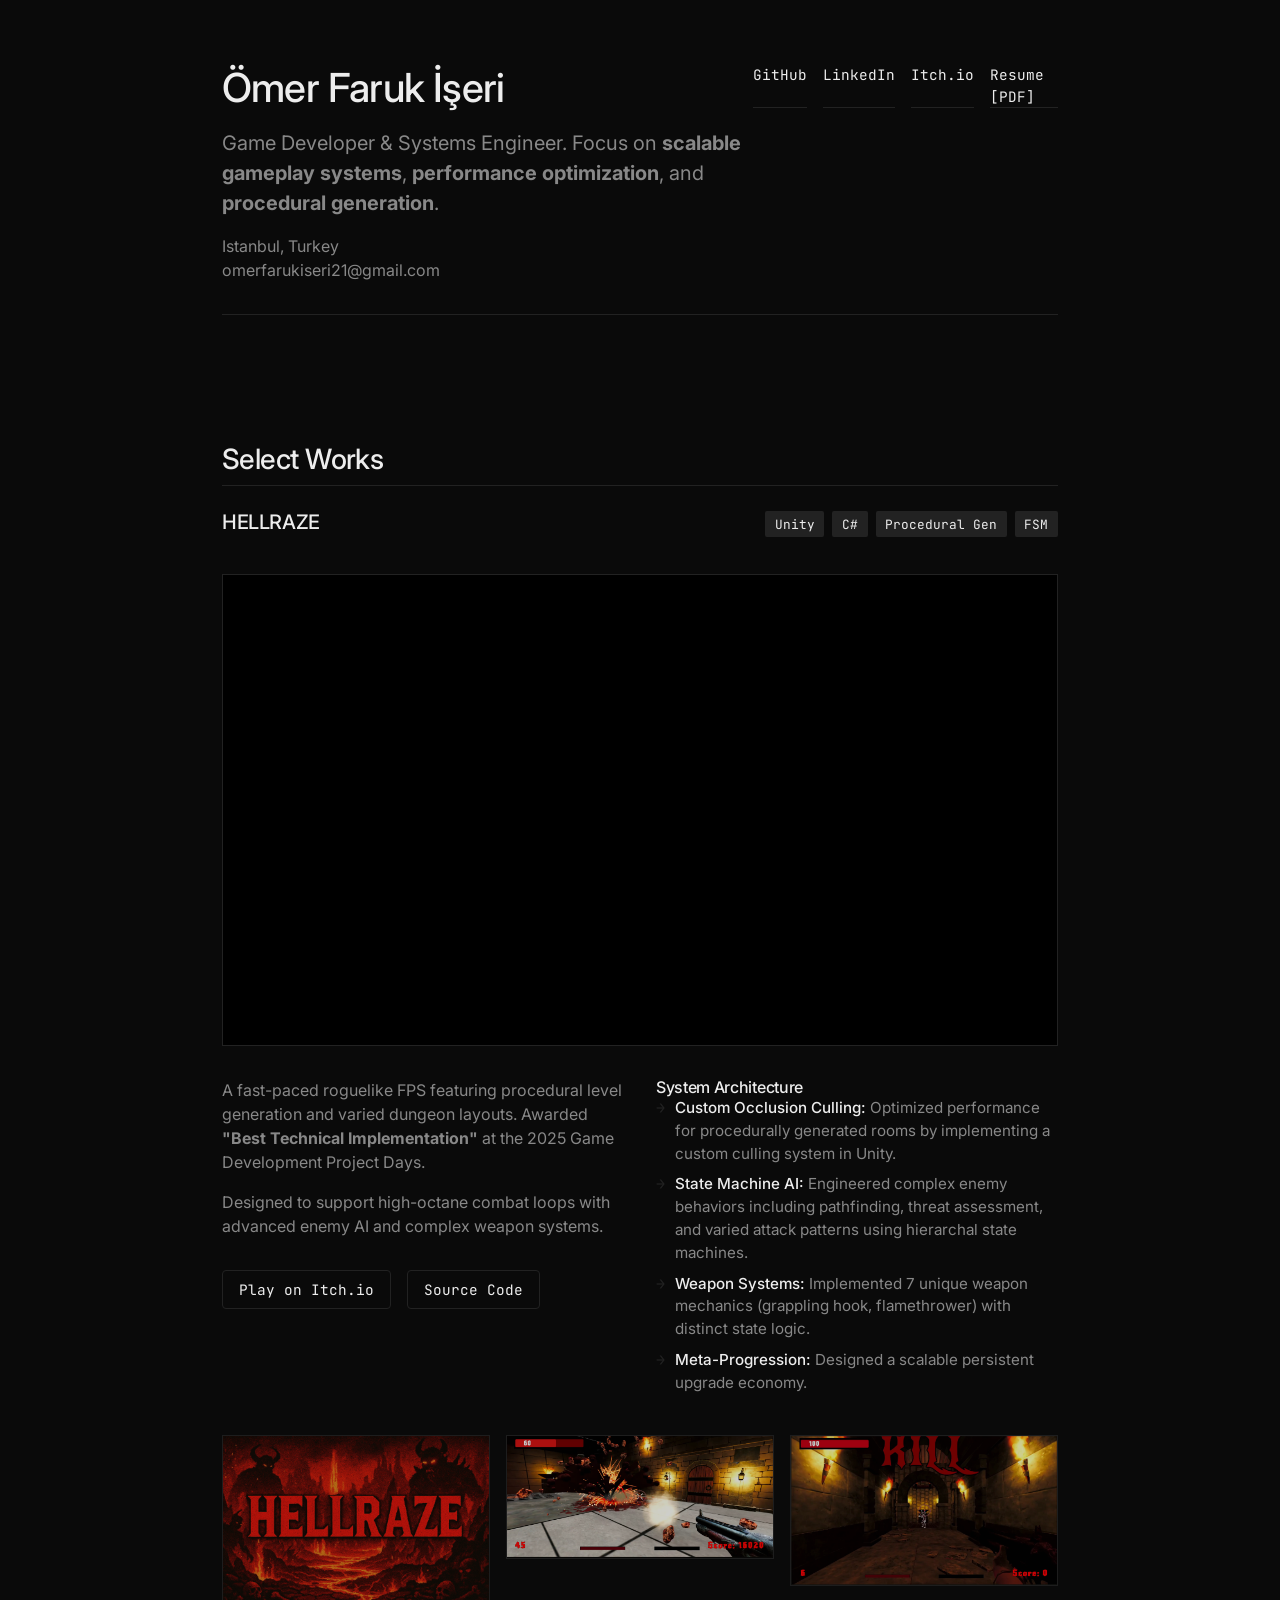
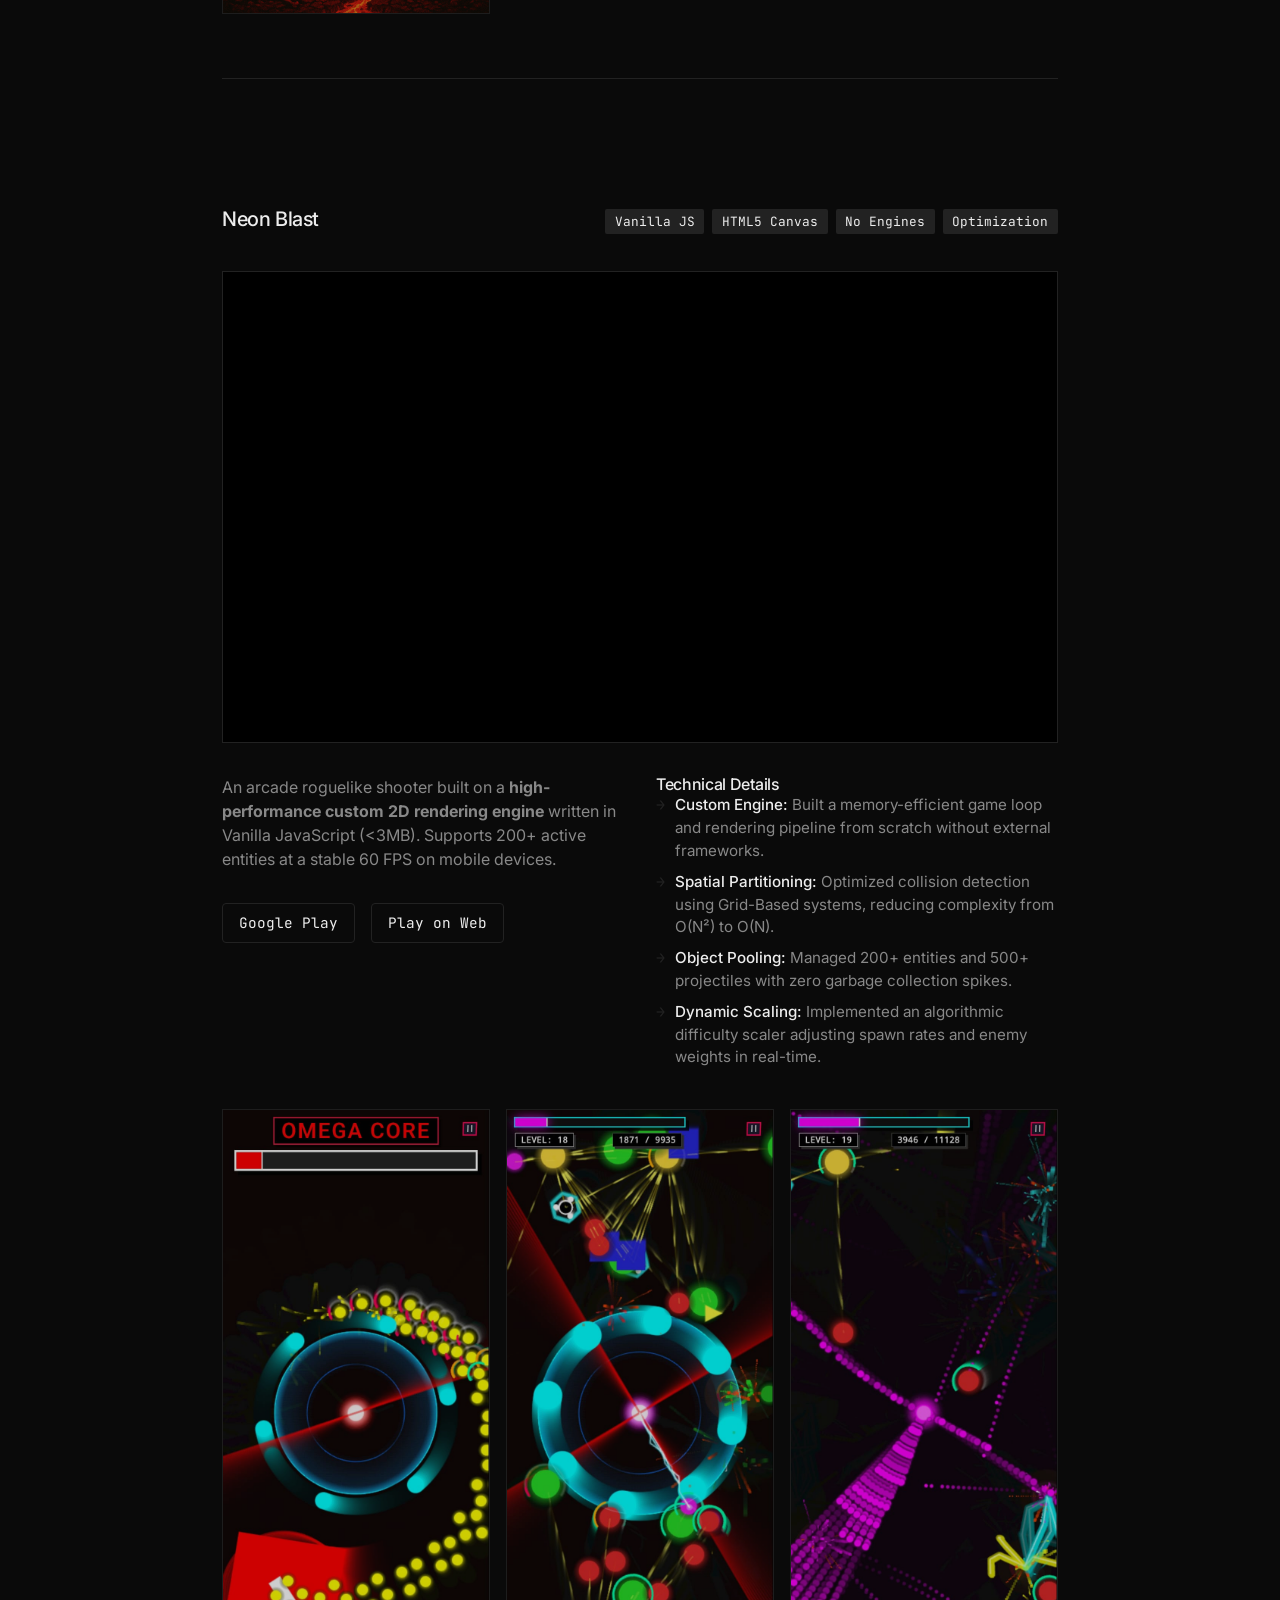
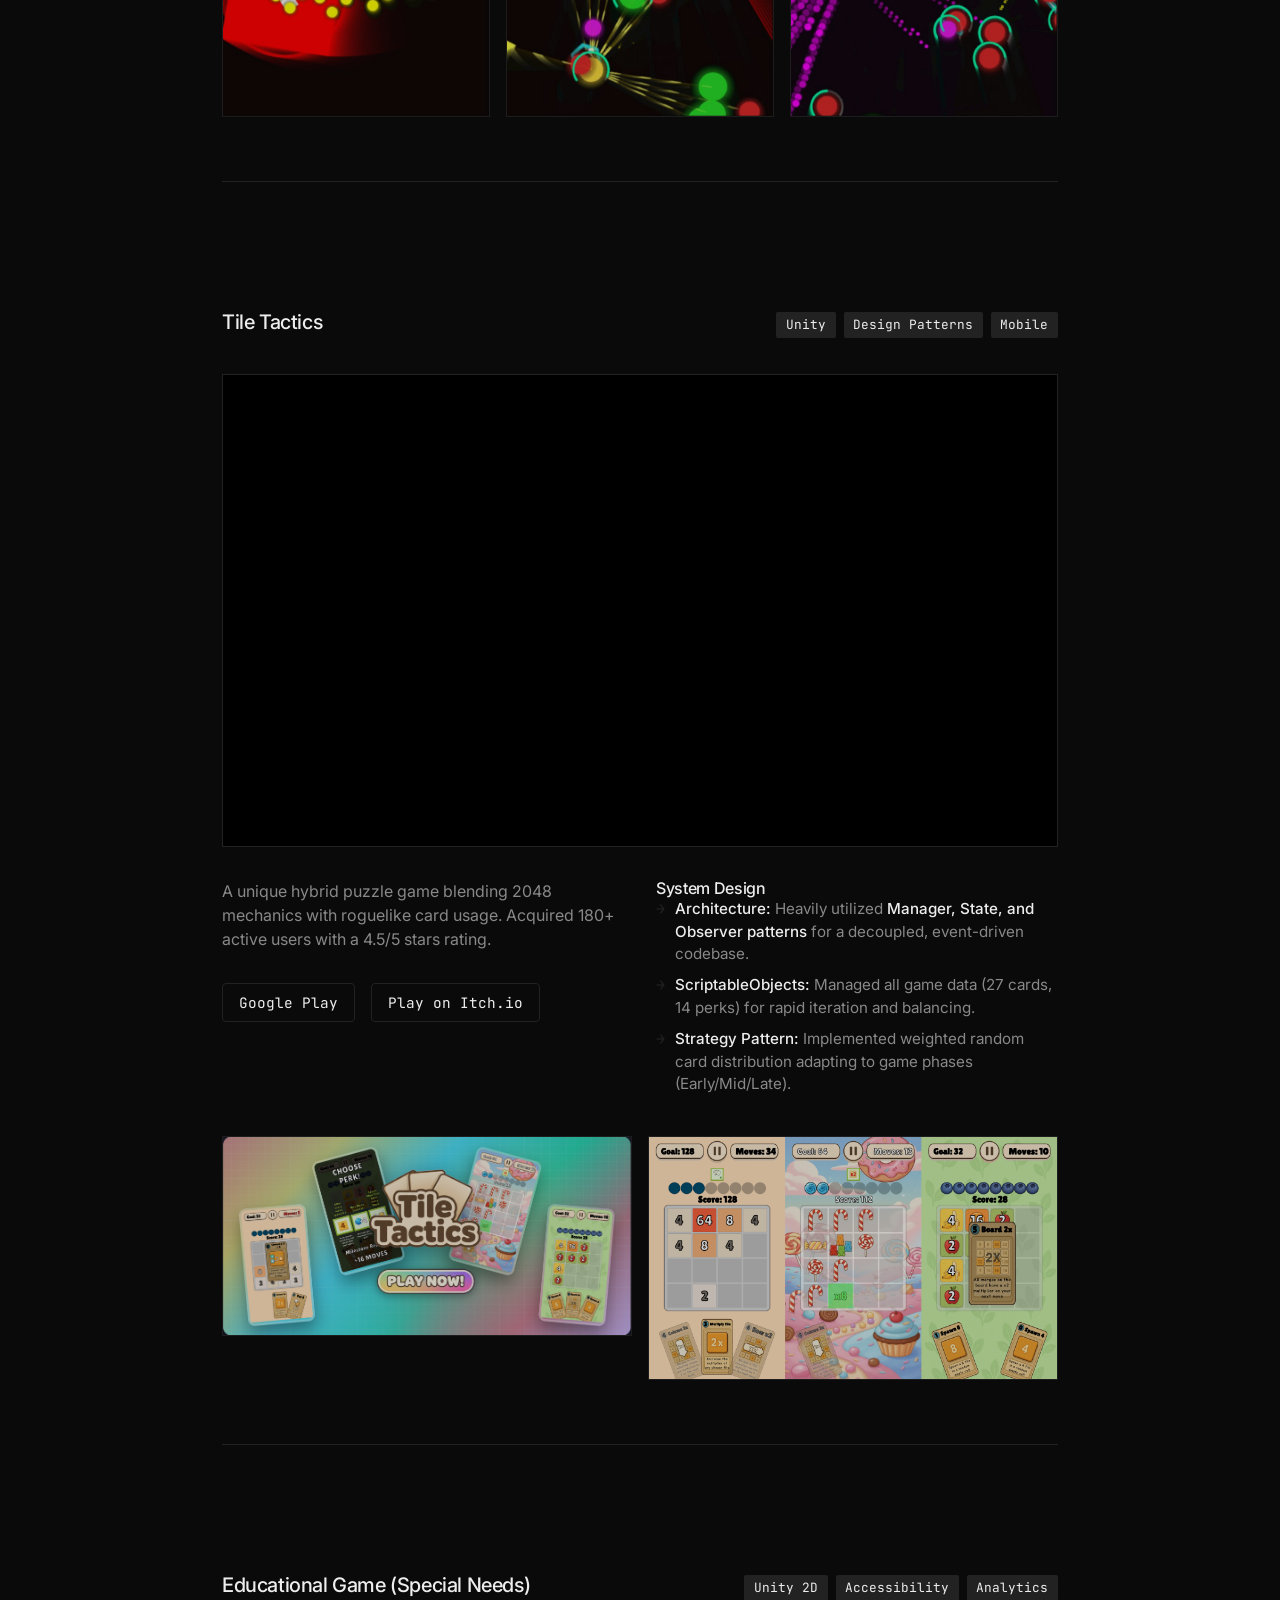
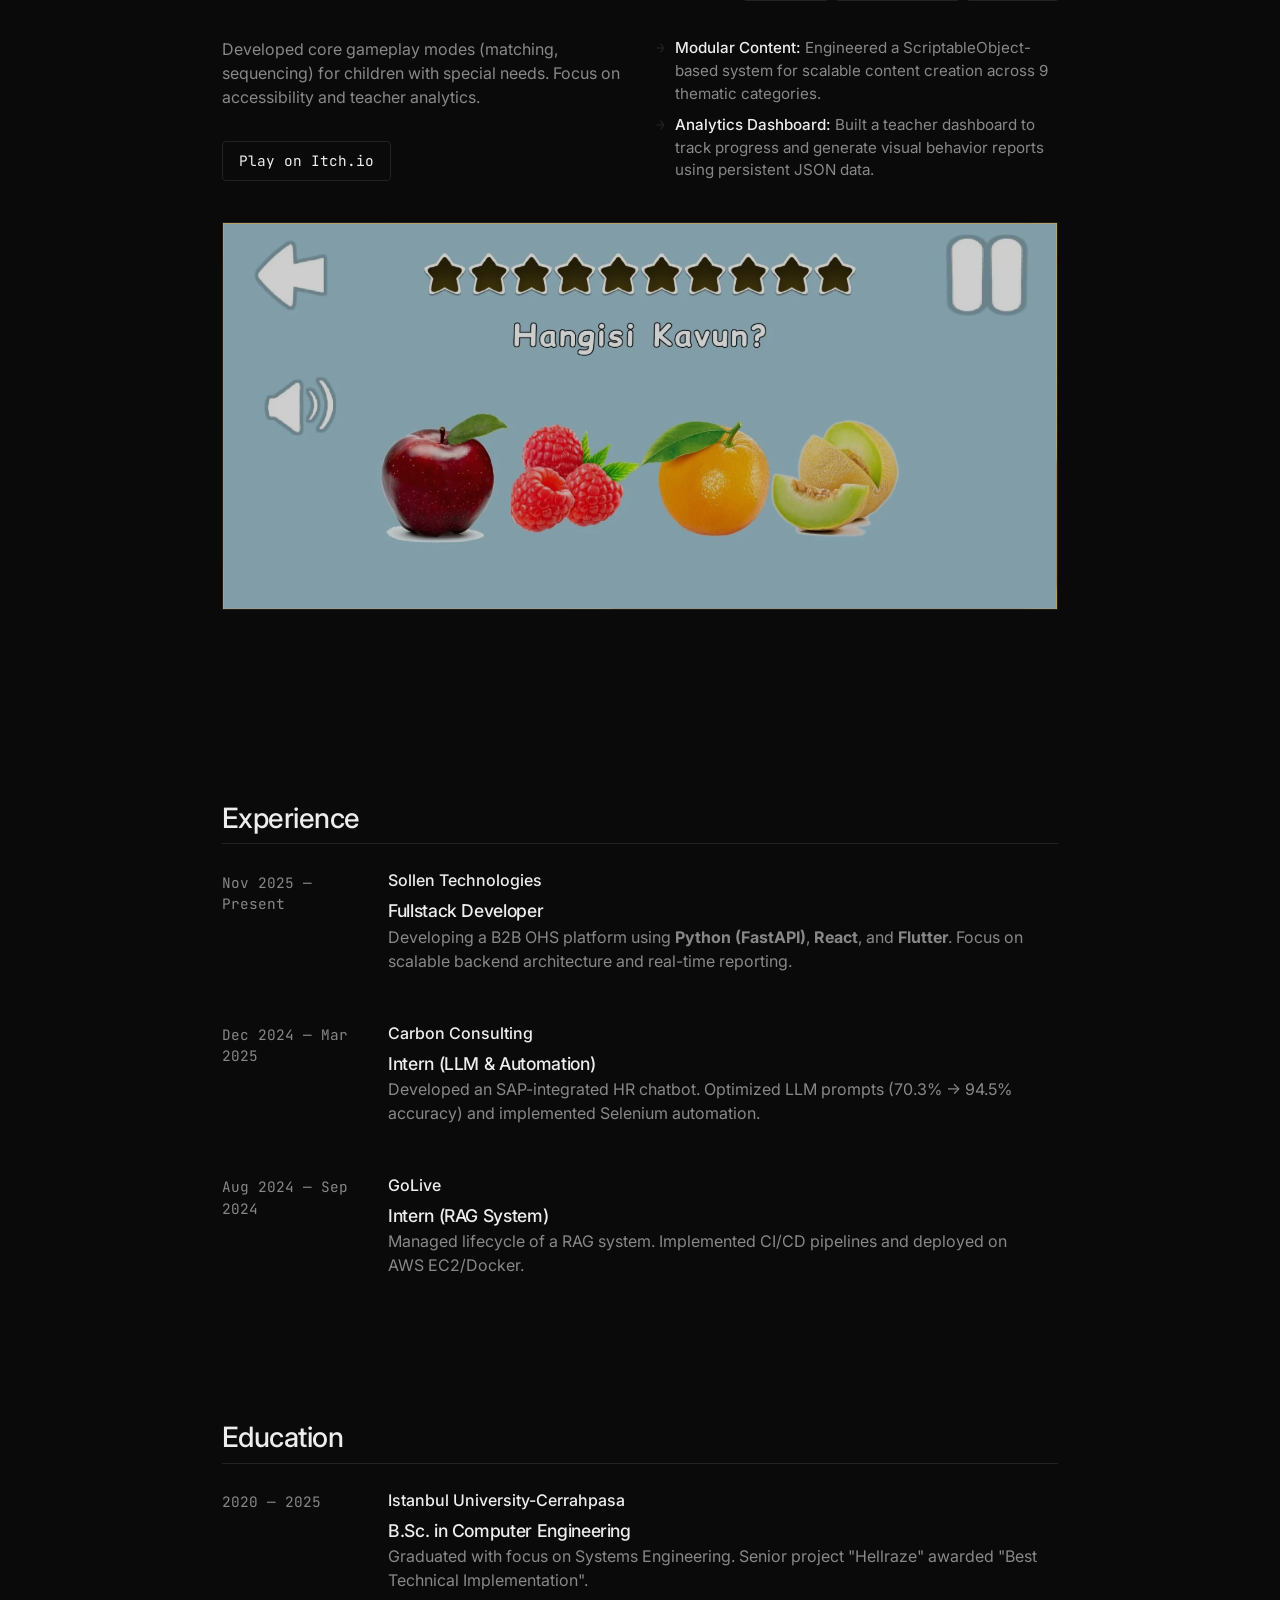
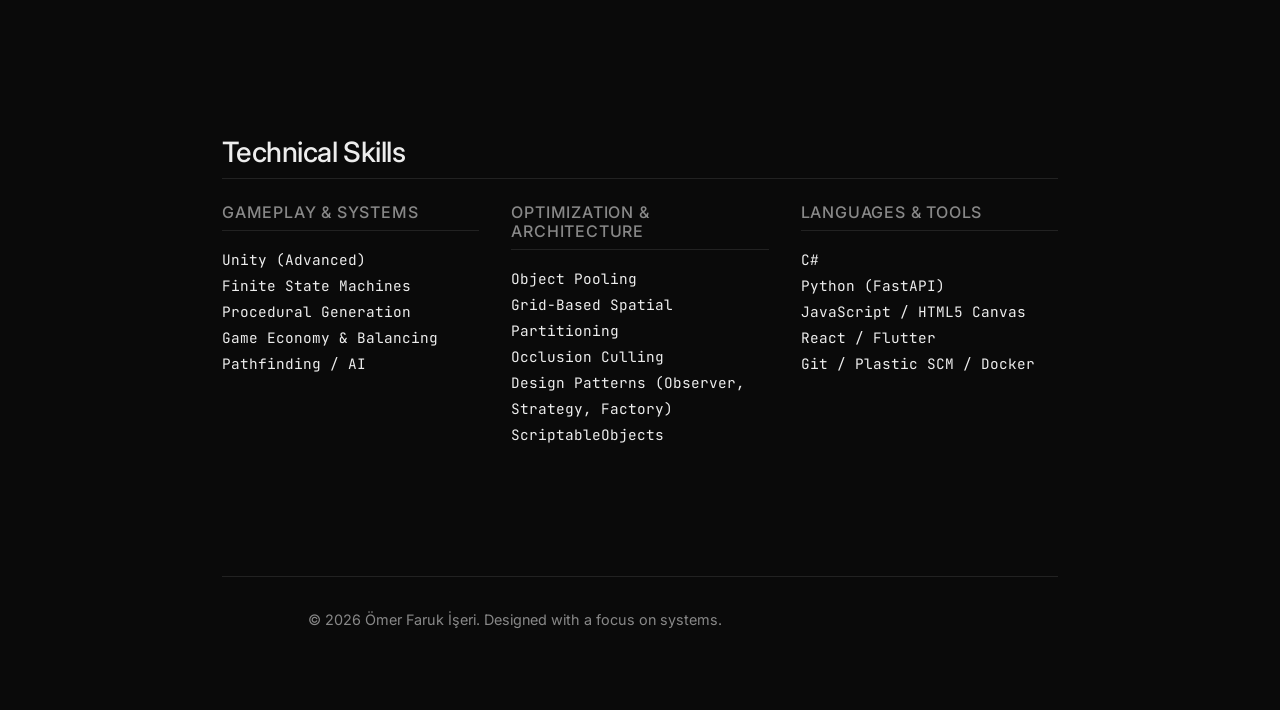
==== index.html @ 52284c35 "newportfolio" ====
<!DOCTYPE html>
<html lang="en">

<head>
    <meta charset="UTF-8">
    <meta name="viewport" content="width=device-width, initial-scale=1.0">
    <title>Ömer Faruk İşeri | Systems Engineer</title>
    <link rel="preconnect" href="https://fonts.googleapis.com">
    <link rel="preconnect" href="https://fonts.gstatic.com" crossorigin>
    <link
        href="https://fonts.googleapis.com/css2?family=Inter:wght@400;500;600&family=JetBrains+Mono:wght@400;500&display=swap"
        rel="stylesheet">
    <link rel="stylesheet" href="styles.css">
</head>

<body>

    <div class="container">

        <!-- Header -->
        <header class="site-header">
            <div>
                <h1>Ömer Faruk İşeri</h1>
                <p class="intro-text">
                    Game Developer & Systems Engineer. Focus on <strong>scalable gameplay systems</strong>,
                    <strong>performance optimization</strong>, and <strong>procedural generation</strong>.
                </p>
                <div style="margin-top: 1rem; color: var(--text-secondary);">
                    <span style="display: block;">Istanbul, Turkey</span>
                    <span style="display: block;">omerfarukiseri21@gmail.com</span>
                </div>
            </div>
            <nav class="social-nav">
                <a href="https://github.com/iseriomer" target="_blank">GitHub</a>
                <a href="https://linkedin.com/in/iseriomer" target="_blank">LinkedIn</a>
                <a href="https://iseriomer.itch.io" target="_blank">Itch.io</a>
                <a href="Ömer Faruk İşeri.pdf" target="_blank">Resume [PDF]</a>
            </nav>
        </header>

        <!-- Projects -->
        <main class="section">
            <h2>Select Works</h2>

            <!-- Hellraze Case Study -->
            <article class="project">
                <div class="project-header">
                    <h3>HELLRAZE</h3>
                    <div class="tech-stack">
                        <span class="tech-tag">Unity</span>
                        <span class="tech-tag">C#</span>
                        <span class="tech-tag">Procedural Gen</span>
                        <span class="tech-tag">FSM</span>
                    </div>
                </div>

                <div class="video-container">
                    <iframe src="https://www.youtube.com/embed/UYMKFRnzrrQ" frameborder="0"
                        allow="accelerometer; autoplay; encrypted-media; gyroscope; picture-in-picture"
                        allowfullscreen></iframe>
                </div>

                <div class="project-content">
                    <div class="project-description">
                        <p>A fast-paced roguelike FPS featuring procedural level generation and varied dungeon layouts.
                            Awarded <strong>"Best Technical Implementation"</strong> at the 2025 Game Development
                            Project Days.</p>
                        <p>Designed to support high-octane combat loops with advanced enemy AI and complex weapon
                            systems.</p>

                        <div class="project-links">
                            <a href="https://iseriomer.itch.io/hellraze" target="_blank" class="btn-link">Play on
                                Itch.io</a>
                            <a href="https://github.com/iseriomer" target="_blank" class="btn-link">Source Code</a>
                        </div>
                    </div>
                    <div class="project-details">
                        <h4>System Architecture</h4>
                        <ul>
                            <li><strong>Custom Occlusion Culling:</strong> Optimized performance for procedurally
                                generated rooms by implementing a custom culling system in Unity.</li>
                            <li><strong>State Machine AI:</strong> Engineered complex enemy behaviors including
                                pathfinding, threat assessment, and varied attack patterns using hierarchal state
                                machines.</li>
                            <li><strong>Weapon Systems:</strong> Implemented 7 unique weapon mechanics (grappling hook,
                                flamethrower) with distinct state logic.</li>
                            <li><strong>Meta-Progression:</strong> Designed a scalable persistent upgrade economy.</li>
                        </ul>
                    </div>
                </div>
                <div class="screenshot-grid">
                    <img src="hellraze.png" alt="Hellraze Gameplay 1">
                    <img src="hellraze1.png" alt="Hellraze Gameplay 2">
                    <img src="hellraze2.png" alt="Hellraze Gameplay 3">
                </div>
            </article>

            <!-- Neon Blast Case Study -->
            <article class="project">
                <div class="project-header">
                    <h3>Neon Blast</h3>
                    <div class="tech-stack">
                        <span class="tech-tag">Vanilla JS</span>
                        <span class="tech-tag">HTML5 Canvas</span>
                        <span class="tech-tag">No Engines</span>
                        <span class="tech-tag">Optimization</span>
                    </div>
                </div>
                <div class="video-container">
                    <iframe src="https://www.youtube.com/embed/XwwKz0TTTT4" frameborder="0"
                        allow="accelerometer; autoplay; encrypted-media; gyroscope; picture-in-picture"
                        allowfullscreen></iframe>
                </div>
                <div class="project-content">
                    <div class="project-description">
                        <p>An arcade roguelike shooter built on a <strong>high-performance custom 2D rendering
                                engine</strong> written in Vanilla JavaScript (<3MB). Supports 200+ active entities at a
                                stable 60 FPS on mobile devices.</p>

                                <div class="project-links">
                                    <a href="https://play.google.com/store/apps/details?id=com.pandlebury.neonblast"
                                        target="_blank" class="btn-link">Google Play</a>
                                    <a href="https://pandlebury.itch.io/neon-blast" target="_blank"
                                        class="btn-link">Play on Web</a>
                                </div>
                    </div>
                    <div class="project-details">
                        <h4>Technical Details</h4>
                        <ul>
                            <li><strong>Custom Engine:</strong> Built a memory-efficient game loop and rendering
                                pipeline from scratch without external frameworks.</li>
                            <li><strong>Spatial Partitioning:</strong> Optimized collision detection using Grid-Based
                                systems, reducing complexity from O(N²) to O(N).</li>
                            <li><strong>Object Pooling:</strong> Managed 200+ entities and 500+ projectiles with zero
                                garbage collection spikes.</li>
                            <li><strong>Dynamic Scaling:</strong> Implemented an algorithmic difficulty scaler adjusting
                                spawn rates and enemy weights in real-time.</li>
                        </ul>
                    </div>
                </div>
                <div class="screenshot-grid">
                    <img src="neon-blast-ss.jpeg" alt="Neon Blast Gameplay">
                    <img src="neon-blast-ss1.jpeg" alt="Neon Blast Gameplay">
                    <img src="neon-blast-ss2.jpeg" alt="Neon Blast Gameplay">
                    <!-- Placeholder for screenshots of Neon Blast if available -->
                </div>
            </article>

            <!-- Tile Tactics Case Study -->
            <article class="project">
                <div class="project-header">
                    <h3>Tile Tactics</h3>
                    <div class="tech-stack">
                        <span class="tech-tag">Unity</span>
                        <span class="tech-tag">Design Patterns</span>
                        <span class="tech-tag">Mobile</span>
                    </div>
                </div>

                <div class="video-container">
                    <iframe src="https://www.youtube.com/embed/sdUEzP8cIRg" frameborder="0"
                        allow="accelerometer; autoplay; encrypted-media; gyroscope; picture-in-picture"
                        allowfullscreen></iframe>
                </div>

                <div class="project-content">
                    <div class="project-description">
                        <p>A unique hybrid puzzle game blending 2048 mechanics with roguelike card usage. Acquired 180+
                            active users with a 4.5/5 stars rating.</p>

                        <div class="project-links">
                            <a href="https://play.google.com/store/apps/details?id=com.tile.tactics" target="_blank"
                                class="btn-link">Google Play</a>
                            <a href="https://iseriomer.itch.io/tile-tactics" target="_blank" class="btn-link">Play on
                                Itch.io</a>
                        </div>
                    </div>
                    <div class="project-details">
                        <h4>System Design</h4>
                        <ul>
                            <li><strong>Architecture:</strong> Heavily utilized <strong>Manager, State, and Observer
                                    patterns</strong> for a decoupled, event-driven codebase.</li>
                            <li><strong>ScriptableObjects:</strong> Managed all game data (27 cards, 14 perks) for rapid
                                iteration and balancing.</li>
                            <li><strong>Strategy Pattern:</strong> Implemented weighted random card distribution
                                adapting to game phases (Early/Mid/Late).</li>
                        </ul>
                    </div>
                </div>
                <div class="screenshot-grid">
                    <img src="tile-tactics.png" alt="Tile Tactics Gameplay">
                    <img src="tile-tactics1.png" alt="Tile Tactics Gameplay 2">
                </div>
            </article>

            <!-- Educational Game -->
            <article class="project">
                <div class="project-header">
                    <h3>Educational Game (Special Needs)</h3>
                    <div class="tech-stack">
                        <span class="tech-tag">Unity 2D</span>
                        <span class="tech-tag">Accessibility</span>
                        <span class="tech-tag">Analytics</span>
                    </div>
                </div>

                <div class="project-content">
                    <div class="project-description">
                        <p>Developed core gameplay modes (matching, sequencing) for children with special needs. Focus
                            on accessibility and teacher analytics.</p>
                        <div class="project-links">
                            <a href="https://pandlebury.itch.io/egitimuygulamasi" target="_blank" class="btn-link">Play
                                on Itch.io</a>
                        </div>
                    </div>
                    <div class="project-details">
                        <ul>
                            <li><strong>Modular Content:</strong> Engineered a ScriptableObject-based system for
                                scalable content creation across 9 thematic categories.</li>
                            <li><strong>Analytics Dashboard:</strong> Built a teacher dashboard to track progress and
                                generate visual behavior reports using persistent JSON data.</li>
                        </ul>
                    </div>
                </div>
                <div class="screenshot-grid">
                    <img src="egitim-uygulamasi.png" alt="Educational Game Gameplay">
                </div>
            </article>

        </main>

        <!-- Experience -->
        <section class="section">
            <h2>Experience</h2>
            <div class="timeline-list">

                <div class="timeline-entry">
                    <div class="timeline-date">Nov 2025 — Present</div>
                    <div class="timeline-info">
                        <div class="timeline-company">Sollen Technologies</div>
                        <h3>Fullstack Developer</h3>
                        <p>Developing a B2B OHS platform using <strong>Python (FastAPI)</strong>,
                            <strong>React</strong>, and <strong>Flutter</strong>. Focus on scalable backend architecture
                            and real-time reporting.
                        </p>
                    </div>
                </div>

                <div class="timeline-entry">
                    <div class="timeline-date">Dec 2024 — Mar 2025</div>
                    <div class="timeline-info">
                        <div class="timeline-company">Carbon Consulting</div>
                        <h3>Intern (LLM & Automation)</h3>
                        <p>Developed an SAP-integrated HR chatbot. Optimized LLM prompts (70.3% → 94.5% accuracy) and
                            implemented Selenium automation.</p>
                    </div>
                </div>

                <div class="timeline-entry">
                    <div class="timeline-date">Aug 2024 — Sep 2024</div>
                    <div class="timeline-info">
                        <div class="timeline-company">GoLive</div>
                        <h3>Intern (RAG System)</h3>
                        <p>Managed lifecycle of a RAG system. Implemented CI/CD pipelines and deployed on AWS
                            EC2/Docker.</p>
                    </div>
                </div>

            </div>
        </section>

        <!-- Education -->
        <section class="section">
            <h2>Education</h2>
            <div class="timeline-list">
                <div class="timeline-entry">
                    <div class="timeline-date">2020 — 2025</div>
                    <div class="timeline-info">
                        <div class="timeline-company">Istanbul University-Cerrahpasa</div>
                        <h3>B.Sc. in Computer Engineering</h3>
                        <p>Graduated with focus on Systems Engineering. Senior project "Hellraze" awarded "Best
                            Technical Implementation".</p>
                    </div>
                </div>
            </div>
        </section>

        <!-- Skills -->
        <section class="section">
            <h2>Technical Skills</h2>
            <div class="skills-grid">

                <div class="skill-group">
                    <h4>Gameplay & Systems</h4>
                    <ul class="skill-list">
                        <li>Unity (Advanced)</li>
                        <li>Finite State Machines</li>
                        <li>Procedural Generation</li>
                        <li>Game Economy & Balancing</li>
                        <li>Pathfinding / AI</li>
                    </ul>
                </div>

                <div class="skill-group">
                    <h4>Optimization & Architecture</h4>
                    <ul class="skill-list">
                        <li>Object Pooling</li>
                        <li>Grid-Based Spatial Partitioning</li>
                        <li>Occlusion Culling</li>
                        <li>Design Patterns (Observer, Strategy, Factory)</li>
                        <li>ScriptableObjects</li>
                    </ul>
                </div>

                <div class="skill-group">
                    <h4>Languages & Tools</h4>
                    <ul class="skill-list">
                        <li>C#</li>
                        <li>Python (FastAPI)</li>
                        <li>JavaScript / HTML5 Canvas</li>
                        <li>React / Flutter</li>
                        <li>Git / Plastic SCM / Docker</li>
                    </ul>
                </div>

            </div>
        </section>

        <footer>
            <p>&copy; 2026 Ömer Faruk İşeri. Designed with a focus on systems.</p>
        </footer>

    </div>

    <!-- Minimal script for smooth scroll if needed, largely CSS only -->
    <script>
        document.querySelectorAll('a[href^="#"]').forEach(anchor => {
            anchor.addEventListener('click', function (e) {
                e.preventDefault();
                document.querySelector(this.getAttribute('href')).scrollIntoView({
                    behavior: 'smooth'
                });
            });
        });
    </script>
</body>

</html>
---- styles.css ----
:root {
    /* System Colors */
    --bg-body: #0a0a0a;
    --text-primary: #ededed;
    --text-secondary: #888888;
    --border-light: #222222;
    --accent: #ffffff;
    /* Pure white for focus */

    /* Typography */
    --font-main: 'Inter', -apple-system, BlinkMacSystemFont, "Segoe UI", Roboto, Helvetica, Arial, sans-serif;
    --font-mono: 'JetBrains Mono', 'Fira Code', monospace;

    /* Spacing */
    --space-sm: 1rem;
    --space-md: 2rem;
    --space-lg: 4rem;
    --space-xl: 8rem;

    /* Layout */
    --max-width: 900px;
    --grid-gap: 2rem;
}

* {
    margin: 0;
    padding: 0;
    box-sizing: border-box;
}

body {
    background-color: var(--bg-body);
    color: var(--text-primary);
    font-family: var(--font-main);
    line-height: 1.5;
    -webkit-font-smoothing: antialiased;
    font-size: 16px;
}

a {
    color: var(--text-primary);
    text-decoration: none;
    border-bottom: 1px solid var(--border-light);
    transition: border-color 0.2s;
}

a:hover {
    border-bottom-color: var(--accent);
}

h1,
h2,
h3,
h4 {
    font-weight: 500;
    line-height: 1.2;
    letter-spacing: -0.02em;
}

h1 {
    font-size: 2.5rem;
    margin-bottom: 1rem;
}

h2 {
    font-size: 1.75rem;
    margin-bottom: 1.5rem;
    border-bottom: 1px solid var(--border-light);
    padding-bottom: 0.5rem;
}

h3 {
    font-size: 1.25rem;
    margin-bottom: 0.5rem;
    color: var(--text-primary);
}

p {
    color: var(--text-secondary);
    margin-bottom: 1rem;
    max-width: 65ch;
}

/* Layout Utilities */
.container {
    max-width: var(--max-width);
    margin: 0 auto;
    padding: var(--space-lg) var(--space-md);
}

.section {
    margin-bottom: var(--space-xl);
}

/* Header */
.site-header {
    margin-bottom: var(--space-xl);
    display: flex;
    justify-content: space-between;
    align-items: flex-start;
    border-bottom: 1px solid var(--border-light);
    padding-bottom: var(--space-md);
}

.intro-text {
    font-size: 1.25rem;
    color: var(--text-secondary);
    max-width: 600px;
}

.social-nav {
    display: flex;
    gap: 1rem;
    font-family: var(--font-mono);
    font-size: 0.9rem;
}

/* Project Case Studies */
.project {
    margin-bottom: var(--space-xl);
    padding-bottom: var(--space-lg);
    border-bottom: 1px solid var(--border-light);
}

.project:last-child {
    border-bottom: none;
}

.project-header {
    display: flex;
    justify-content: space-between;
    align-items: baseline;
    margin-bottom: var(--space-md);
    flex-wrap: wrap;
    gap: 1rem;
}

.tech-stack {
    display: flex;
    gap: 0.5rem;
    font-family: var(--font-mono);
    font-size: 0.8rem;
    color: var(--text-secondary);
    flex-wrap: wrap;
}

.tech-tag {
    background: var(--border-light);
    padding: 0.2rem 0.6rem;
    border-radius: 2px;
    color: var(--text-primary);
}

.video-container {
    position: relative;
    padding-bottom: 56.25%;
    /* 16:9 Aspect Ratio */
    height: 0;
    background: #000;
    margin-bottom: var(--space-md);
    border: 1px solid var(--border-light);
}

.video-container iframe {
    position: absolute;
    top: 0;
    left: 0;
    width: 100%;
    height: 100%;
}

.project-content {
    display: grid;
    grid-template-columns: 1fr 1fr;
    gap: var(--space-md);
}

.project-description {
    font-size: 1rem;
}

.project-details ul {
    list-style: none;
    padding-left: 0;
}

.project-details li {
    margin-bottom: 0.5rem;
    color: var(--text-secondary);
    font-size: 0.95rem;
    position: relative;
    padding-left: 1.2rem;
}

.project-details li::before {
    content: "→";
    position: absolute;
    left: 0;
    color: var(--border-light);
    /* Subtle arrow */
    font-family: var(--font-mono);
}

.project-details li strong {
    /* Highlight key terms */
    color: var(--text-primary);
    font-weight: 500;
}


.project-links {
    margin-top: var(--space-md);
    display: flex;
    gap: 1rem;
    font-family: var(--font-mono);
    font-size: 0.9rem;
}

.btn-link {
    display: inline-flex;
    align-items: center;
    gap: 0.5rem;
    border: 1px solid var(--border-light);
    padding: 0.5rem 1rem;
    border-radius: 4px;
    transition: all 0.2s;
}

.btn-link:hover {
    background: var(--text-primary);
    color: var(--bg-body);
    border-color: var(--text-primary);
}

.screenshot-grid {
    display: grid;
    grid-template-columns: repeat(auto-fit, minmax(200px, 1fr));
    /* Adaptive grid */
    gap: 1rem;
    margin-top: var(--space-md);
}

.screenshot-grid img {
    width: 100%;
    height: auto;
    border: 1px solid var(--border-light);
    opacity: 0.8;
    transition: opacity 0.2s;
    cursor: pointer;
}

.screenshot-grid img:hover {
    opacity: 1;
}

/* Timeline (Experience/Education) */
.timeline-list {
    display: flex;
    flex-direction: column;
    gap: var(--space-md);
}

.timeline-entry {
    display: grid;
    grid-template-columns: 150px 1fr;
    /* Fixed date width */
    gap: var(--space-sm);
}

.timeline-date {
    font-family: var(--font-mono);
    font-size: 0.9rem;
    color: var(--text-secondary);
    padding-top: 0.2rem;
    /* Align with title */
}

.timeline-info h3 {
    font-size: 1.1rem;
    margin-bottom: 0.2rem;
}

.timeline-company {
    color: var(--text-primary);
    font-weight: 500;
    margin-bottom: 0.5rem;
    display: block;
}

/* Skills */
.skills-grid {
    display: grid;
    grid-template-columns: repeat(auto-fit, minmax(250px, 1fr));
    gap: var(--space-md);
}

.skill-group h4 {
    font-size: 1rem;
    color: var(--text-secondary);
    text-transform: uppercase;
    letter-spacing: 0.05em;
    margin-bottom: 1rem;
    border-bottom: 1px solid var(--border-light);
    padding-bottom: 0.5rem;
}

.skill-list {
    list-style: none;
    font-family: var(--font-mono);
    font-size: 0.9rem;
    line-height: 1.8;
}

/* Footer */
footer {
    border-top: 1px solid var(--border-light);
    padding-top: var(--space-md);
    margin-top: var(--space-xl);
    text-align: center;
    color: var(--text-secondary);
    font-size: 0.9rem;
}

/* Mobile */
@media (max-width: 768px) {
    .container {
        padding: var(--space-md) var(--space-sm);
    }

    .project-content {
        grid-template-columns: 1fr;
    }

    .timeline-entry {
        grid-template-columns: 1fr;
    }

    .site-header {
        flex-direction: column;
        gap: var(--space-md);
    }
}
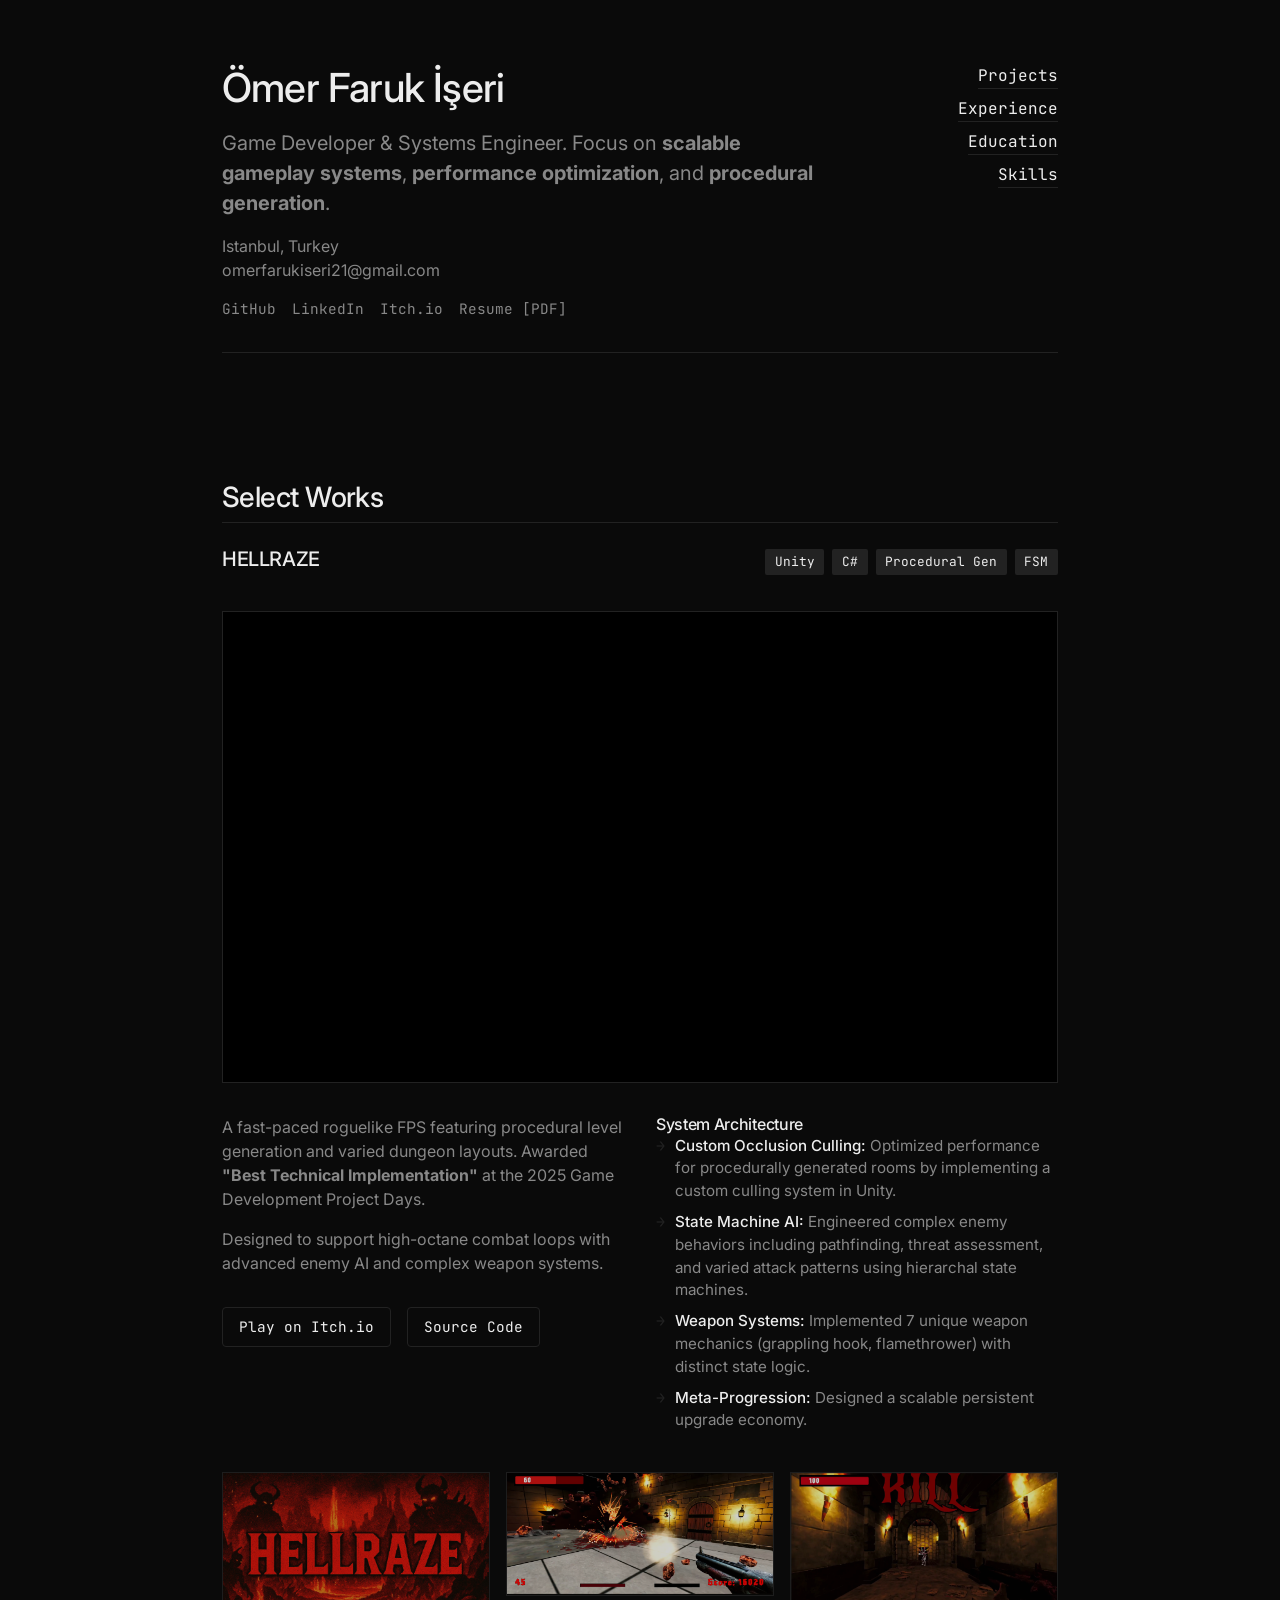
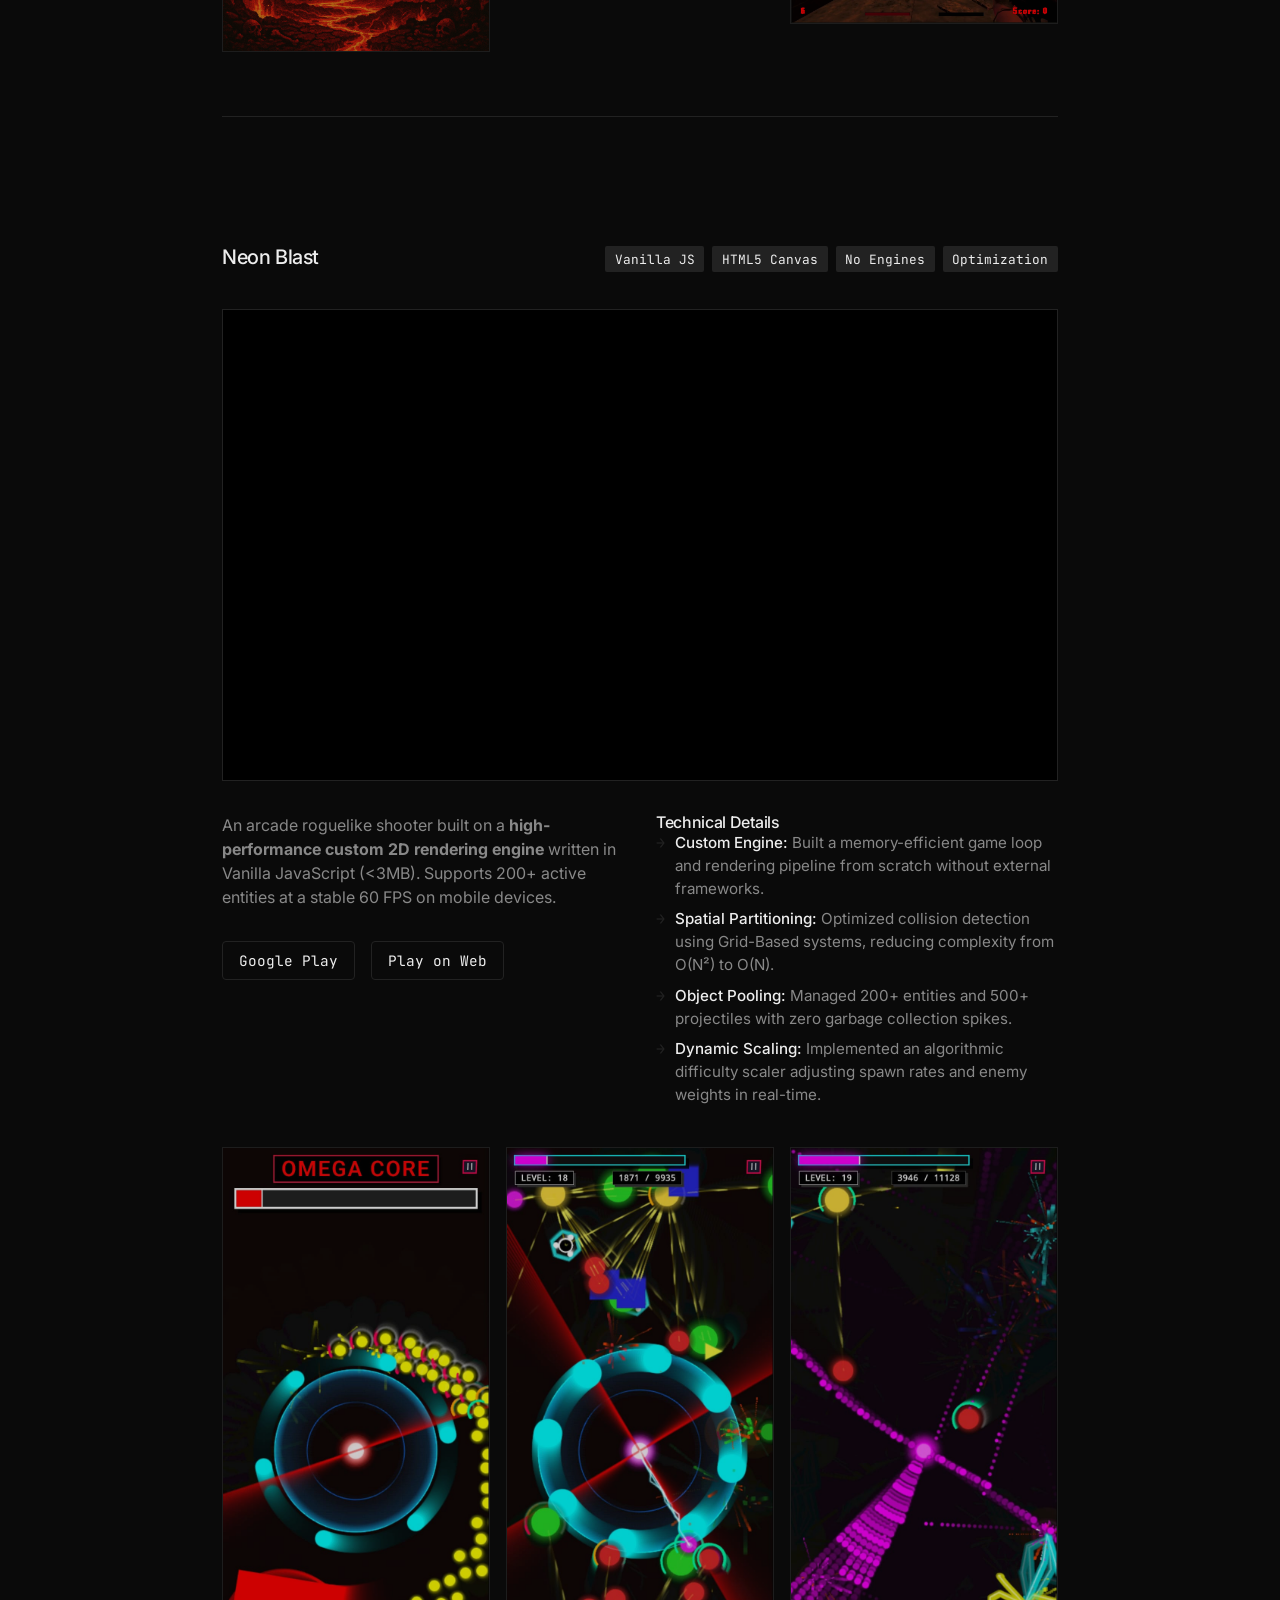
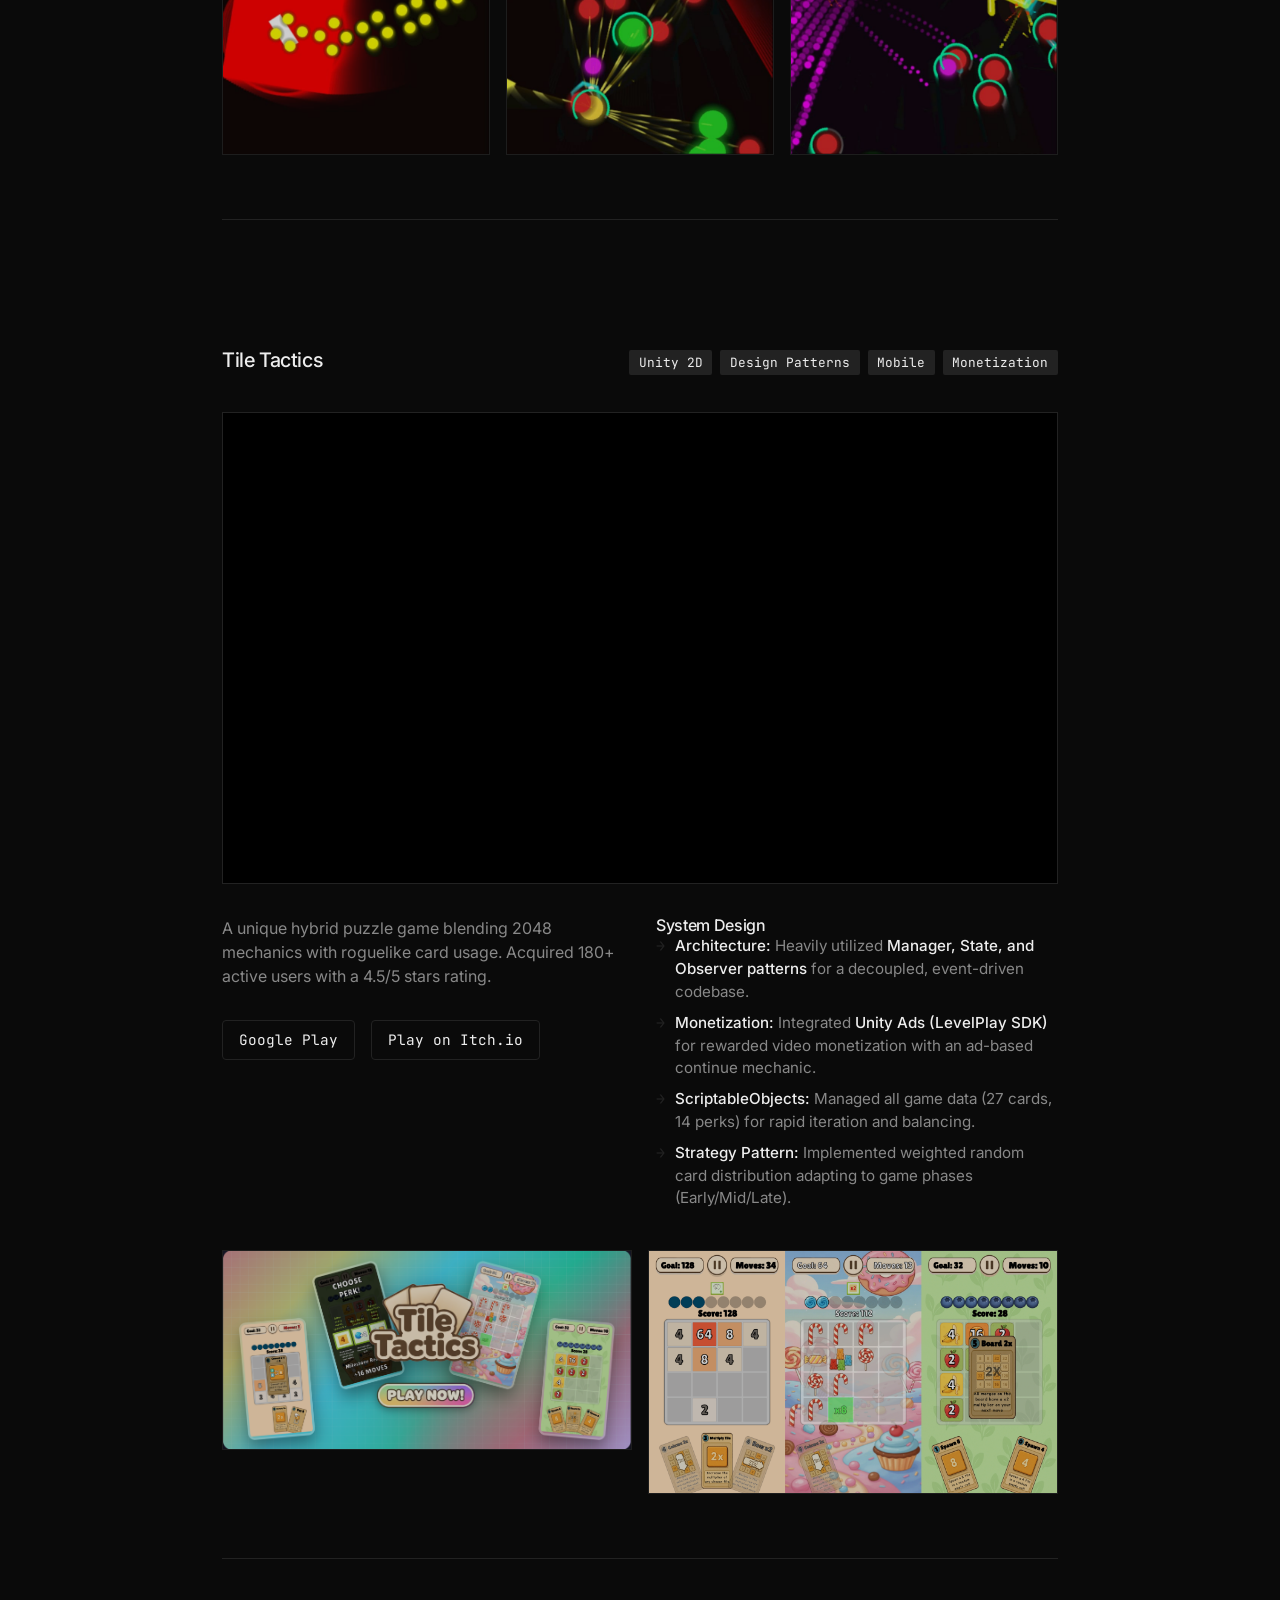
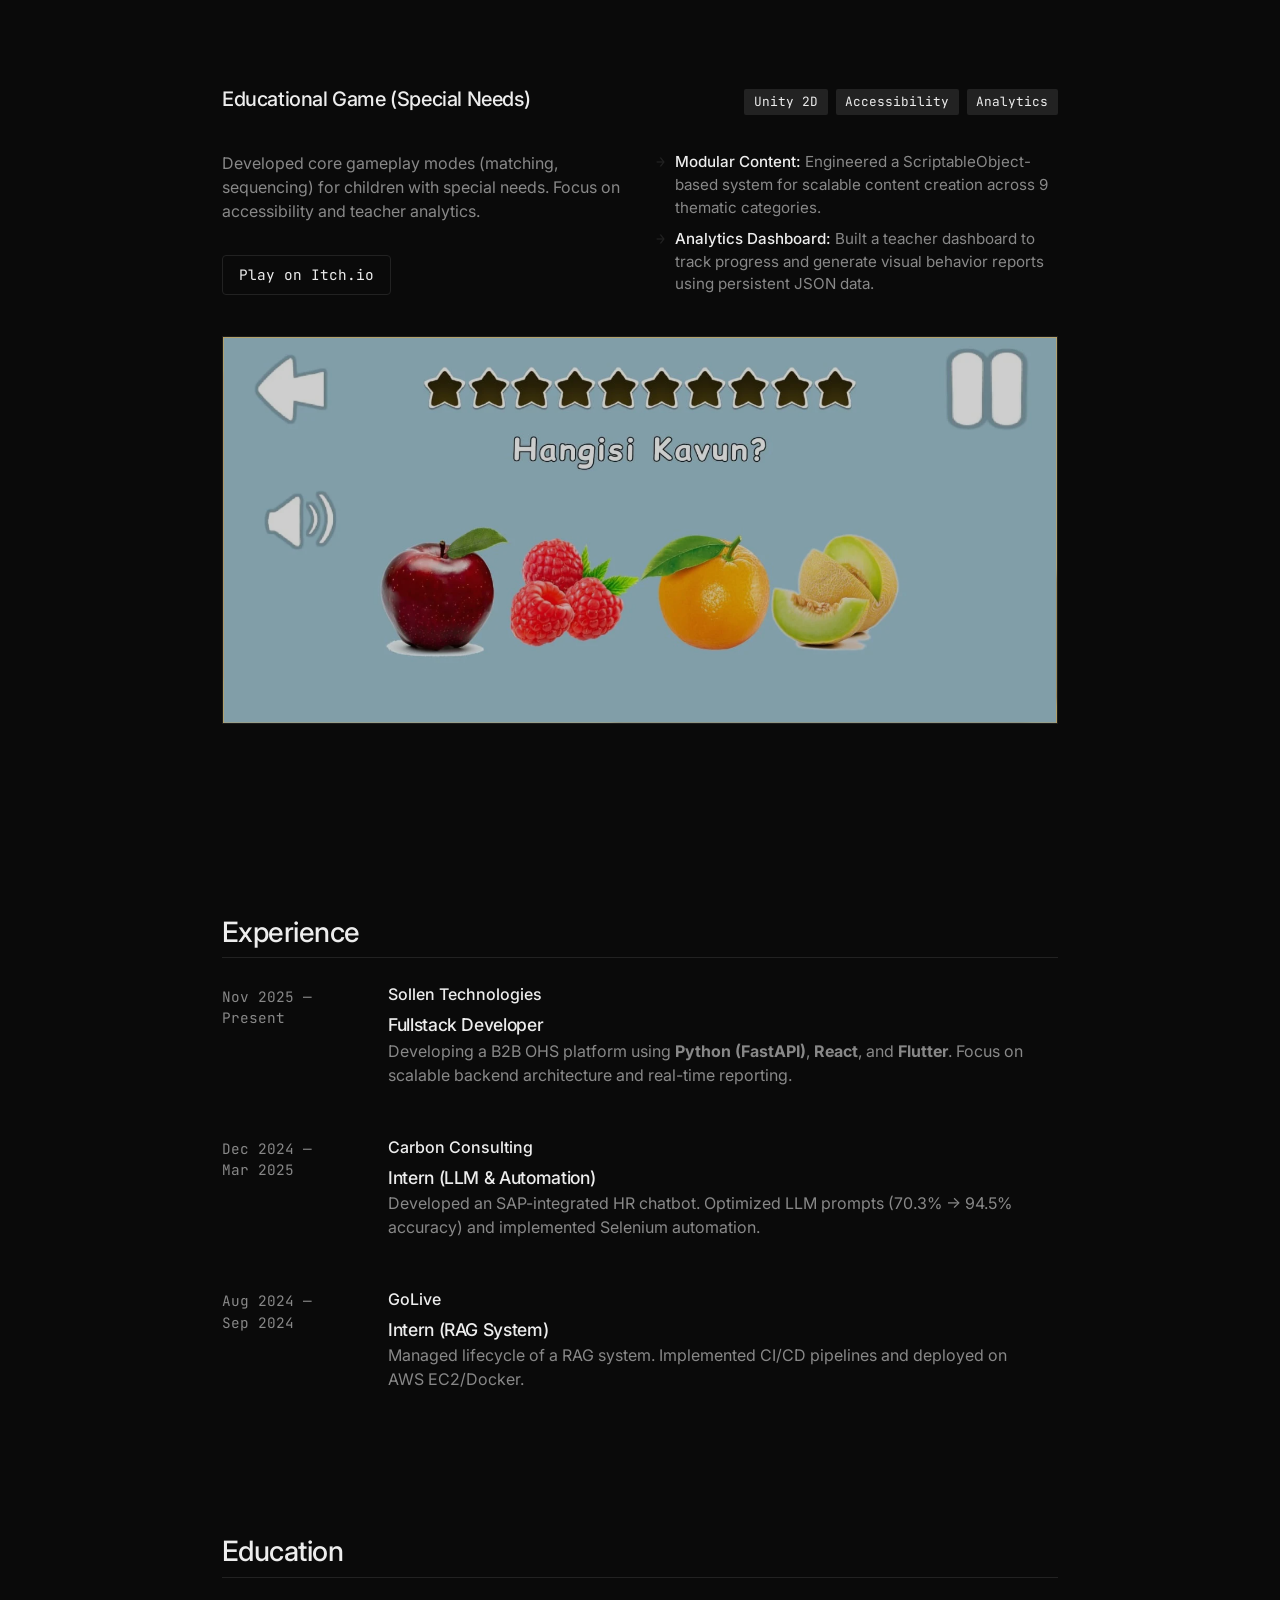
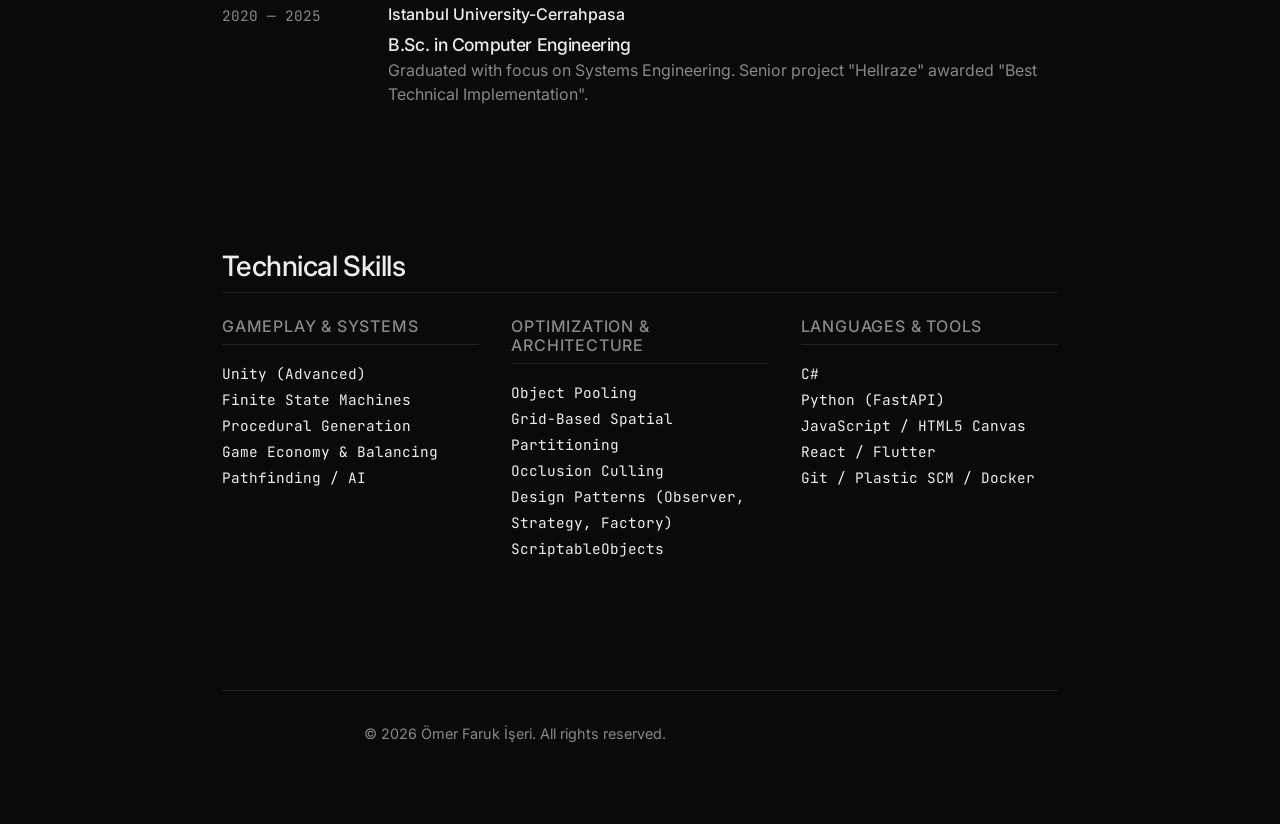
==== commit 5890933b: "newportfolio" ====
--- a/index.html
+++ b/index.html
@@ -29,18 +29,27 @@
                     <span style="display: block;">Istanbul, Turkey</span>
                     <span style="display: block;">omerfarukiseri21@gmail.com</span>
                 </div>
+                <nav class="site-nav"
+                    style="margin-top: 1rem; font-family: var(--font-mono); font-size: 0.9rem; display: flex; gap: 1rem;">
+                    <a href="https://github.com/iseriomer" target="_blank">GitHub</a>
+                    <a href="https://www.linkedin.com/in/%C3%B6mer-faruk-i%C5%9Feri/" target="_blank">LinkedIn</a>
+                    <a href="https://pandlebury.itch.io" target="_blank">Itch.io</a>
+                    <a href="Ömer Faruk İşeri.pdf" target="_blank">Resume [PDF]</a>
+                </nav>
             </div>
-            <nav class="social-nav">
-                <a href="https://github.com/iseriomer" target="_blank">GitHub</a>
-                <a href="https://linkedin.com/in/iseriomer" target="_blank">LinkedIn</a>
-                <a href="https://iseriomer.itch.io" target="_blank">Itch.io</a>
-                <a href="Ömer Faruk İşeri.pdf" target="_blank">Resume [PDF]</a>
+            <nav class="social-nav" style="display: flex; flex-direction: column; align-items: flex-end; gap: 0.5rem;">
+                <a href="#projects" style="font-size: 1rem;">Projects</a>
+                <a href="#experience" style="font-size: 1rem;">Experience</a>
+                <a href="#education" style="font-size: 1rem;">Education</a>
+                <a href="#skills" style="font-size: 1rem;">Skills</a>
             </nav>
+
         </header>
 
         <!-- Projects -->
-        <main class="section">
+        <main class="section" id="projects">
             <h2>Select Works</h2>
+
 
             <!-- Hellraze Case Study -->
             <article class="project">
@@ -69,7 +78,7 @@
                             systems.</p>
 
                         <div class="project-links">
-                            <a href="https://iseriomer.itch.io/hellraze" target="_blank" class="btn-link">Play on
+                            <a href="https://pandlebury.itch.io/hellraze" target="_blank" class="btn-link">Play on
                                 Itch.io</a>
                             <a href="https://github.com/iseriomer" target="_blank" class="btn-link">Source Code</a>
                         </div>
@@ -151,9 +160,10 @@
                 <div class="project-header">
                     <h3>Tile Tactics</h3>
                     <div class="tech-stack">
-                        <span class="tech-tag">Unity</span>
+                        <span class="tech-tag">Unity 2D</span>
                         <span class="tech-tag">Design Patterns</span>
                         <span class="tech-tag">Mobile</span>
+                        <span class="tech-tag">Monetization</span>
                     </div>
                 </div>
 
@@ -169,9 +179,9 @@
                             active users with a 4.5/5 stars rating.</p>
 
                         <div class="project-links">
-                            <a href="https://play.google.com/store/apps/details?id=com.tile.tactics" target="_blank"
-                                class="btn-link">Google Play</a>
-                            <a href="https://iseriomer.itch.io/tile-tactics" target="_blank" class="btn-link">Play on
+                            <a href="https://play.google.com/store/apps/details?id=com.pandlebury.numbergametest"
+                                target="_blank" class="btn-link">Google Play</a>
+                            <a href="https://pandlebury.itch.io/tiletactics" target="_blank" class="btn-link">Play on
                                 Itch.io</a>
                         </div>
                     </div>
@@ -180,6 +190,8 @@
                         <ul>
                             <li><strong>Architecture:</strong> Heavily utilized <strong>Manager, State, and Observer
                                     patterns</strong> for a decoupled, event-driven codebase.</li>
+                            <li><strong>Monetization:</strong> Integrated <strong>Unity Ads (LevelPlay SDK)</strong> for
+                                rewarded video monetization with an ad-based continue mechanic.</li>
                             <li><strong>ScriptableObjects:</strong> Managed all game data (27 cards, 14 perks) for rapid
                                 iteration and balancing.</li>
                             <li><strong>Strategy Pattern:</strong> Implemented weighted random card distribution
@@ -230,9 +242,10 @@
         </main>
 
         <!-- Experience -->
-        <section class="section">
+        <section class="section" id="experience">
             <h2>Experience</h2>
             <div class="timeline-list">
+
 
                 <div class="timeline-entry">
                     <div class="timeline-date">Nov 2025 — Present</div>
@@ -247,7 +260,7 @@
                 </div>
 
                 <div class="timeline-entry">
-                    <div class="timeline-date">Dec 2024 — Mar 2025</div>
+                    <div class="timeline-date">Dec 2024 — <br> Mar 2025</div>
                     <div class="timeline-info">
                         <div class="timeline-company">Carbon Consulting</div>
                         <h3>Intern (LLM & Automation)</h3>
@@ -257,7 +270,7 @@
                 </div>
 
                 <div class="timeline-entry">
-                    <div class="timeline-date">Aug 2024 — Sep 2024</div>
+                    <div class="timeline-date">Aug 2024 — <br> Sep 2024</div>
                     <div class="timeline-info">
                         <div class="timeline-company">GoLive</div>
                         <h3>Intern (RAG System)</h3>
@@ -270,9 +283,10 @@
         </section>
 
         <!-- Education -->
-        <section class="section">
+        <section class="section" id="education">
             <h2>Education</h2>
             <div class="timeline-list">
+
                 <div class="timeline-entry">
                     <div class="timeline-date">2020 — 2025</div>
                     <div class="timeline-info">
@@ -286,9 +300,10 @@
         </section>
 
         <!-- Skills -->
-        <section class="section">
+        <section class="section" id="skills">
             <h2>Technical Skills</h2>
             <div class="skills-grid">
+
 
                 <div class="skill-group">
                     <h4>Gameplay & Systems</h4>
@@ -327,22 +342,18 @@
         </section>
 
         <footer>
-            <p>&copy; 2026 Ömer Faruk İşeri. Designed with a focus on systems.</p>
+            <p>&copy; 2026 Ömer Faruk İşeri. All rights reserved.</p>
         </footer>
 
     </div>
 
-    <!-- Minimal script for smooth scroll if needed, largely CSS only -->
-    <script>
-        document.querySelectorAll('a[href^="#"]').forEach(anchor => {
-            anchor.addEventListener('click', function (e) {
-                e.preventDefault();
-                document.querySelector(this.getAttribute('href')).scrollIntoView({
-                    behavior: 'smooth'
-                });
-            });
-        });
-    </script>
+    <!-- Lightbox -->
+    <div id="lightbox">
+        <span class="lightbox-close">&times;</span>
+        <img id="lightbox-img" src="" alt="Full size screenshot">
+    </div>
+
+    <script src="script.js"></script>
 </body>
 
 </html>
--- a/styles.css
+++ b/styles.css
@@ -339,4 +339,60 @@
         flex-direction: column;
         gap: var(--space-md);
     }
+}
+
+.site-nav {
+    display: flex;
+    gap: 1.5rem;
+    margin-top: 1rem;
+    font-family: var(--font-mono);
+    font-size: 0.9rem;
+}
+
+.site-nav a {
+    color: var(--text-secondary);
+    border-bottom: none;
+}
+
+.site-nav a:hover {
+    color: var(--text-primary);
+}
+
+/* Lightbox */
+#lightbox {
+    position: fixed;
+    top: 0;
+    left: 0;
+    width: 100%;
+    height: 100%;
+    background: rgba(0, 0, 0, 0.9);
+    z-index: 1000;
+    display: flex;
+    justify-content: center;
+    align-items: center;
+    opacity: 0;
+    pointer-events: none;
+    transition: opacity 0.3s ease;
+}
+
+#lightbox.active {
+    opacity: 1;
+    pointer-events: auto;
+}
+
+#lightbox img {
+    max-width: 90%;
+    max-height: 90%;
+    border: 1px solid var(--border-light);
+    box-shadow: 0 0 20px rgba(0, 0, 0, 0.5);
+}
+
+.lightbox-close {
+    position: absolute;
+    top: 20px;
+    right: 30px;
+    color: #fff;
+    font-size: 2rem;
+    cursor: pointer;
+    font-family: sans-serif;
 }
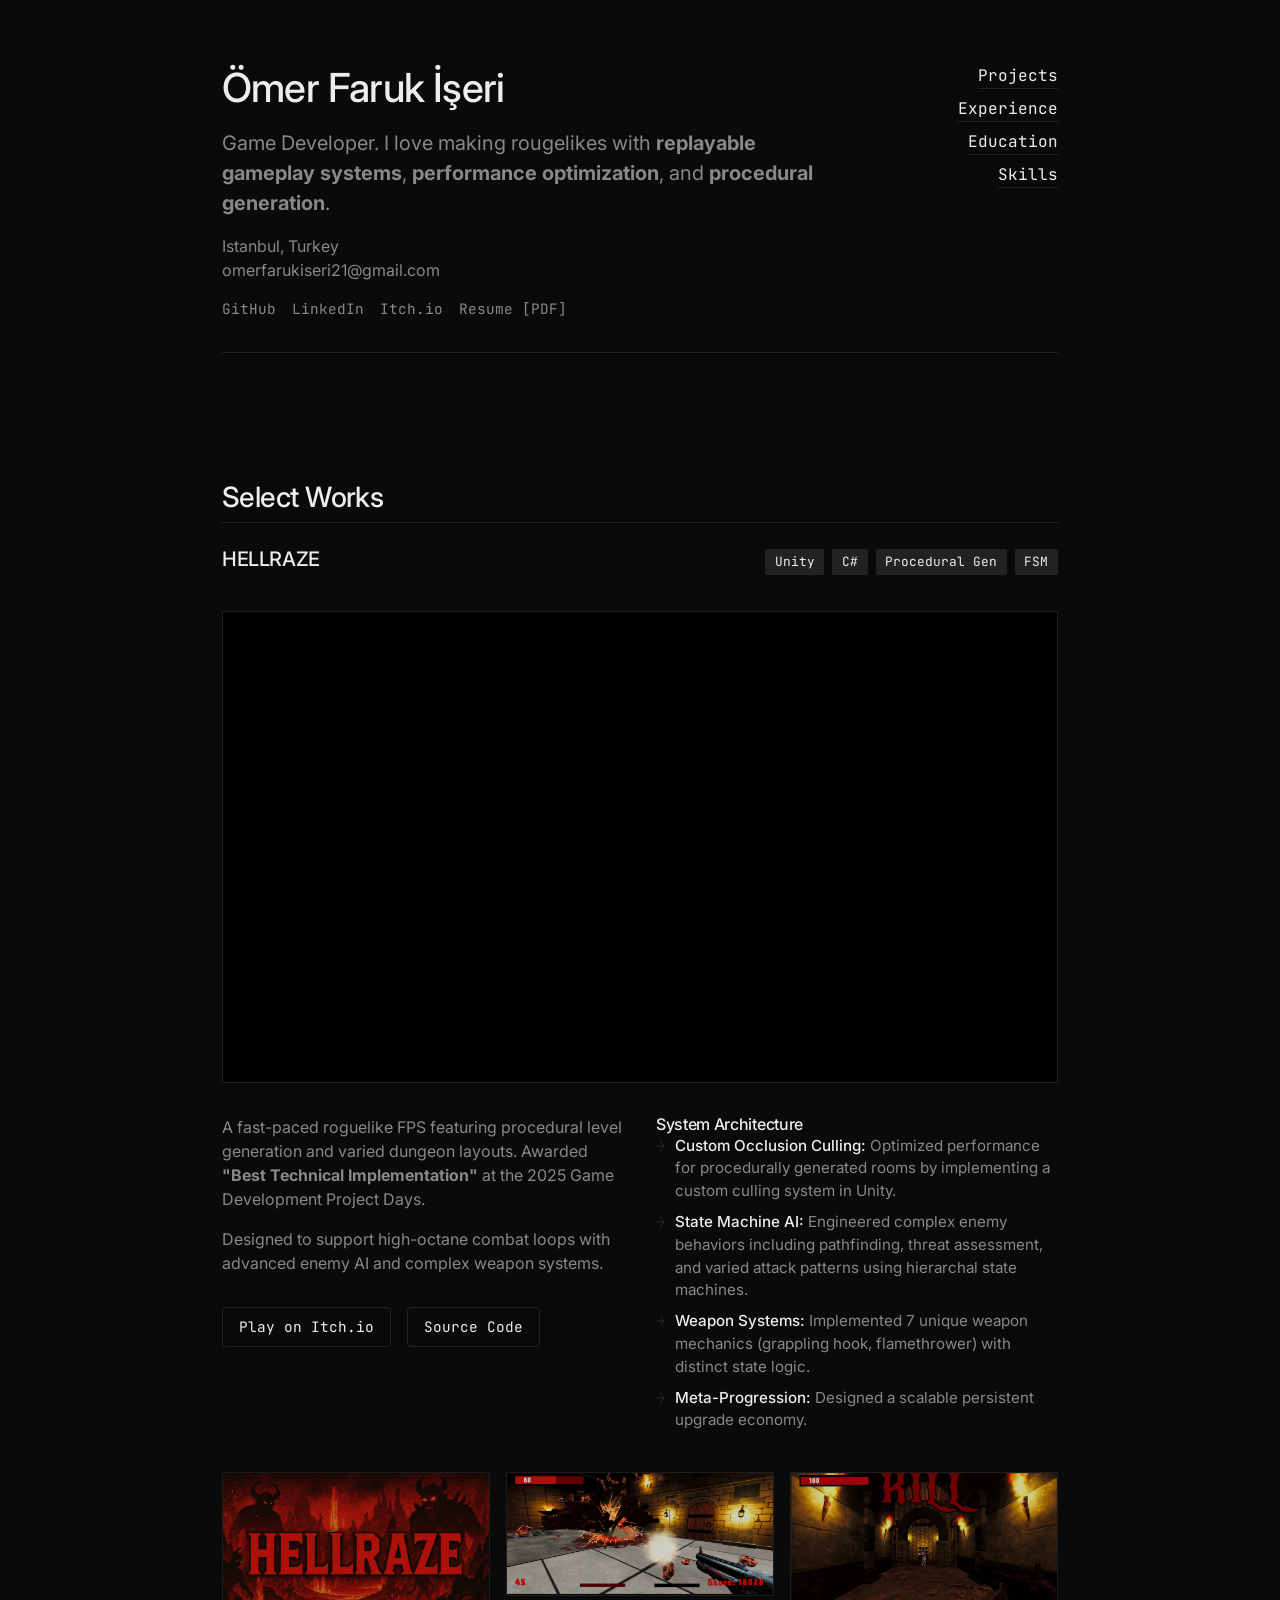
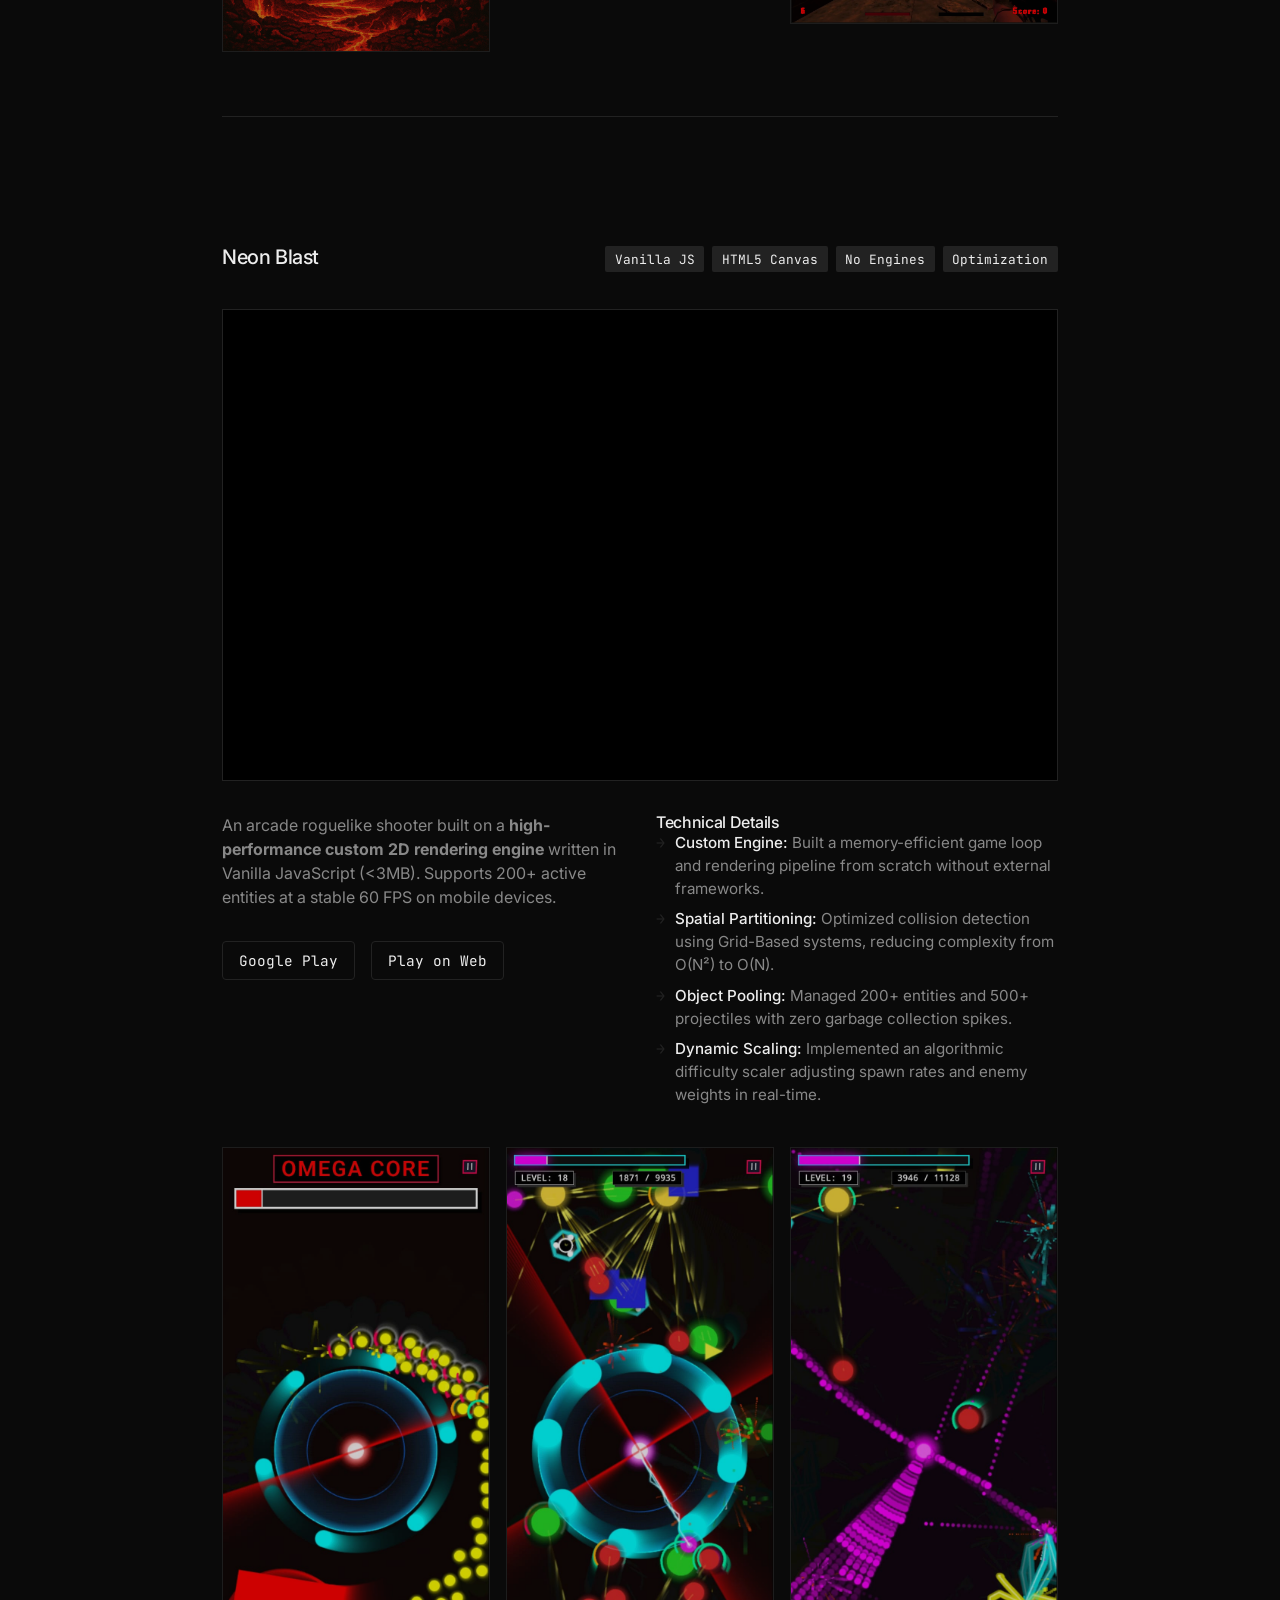
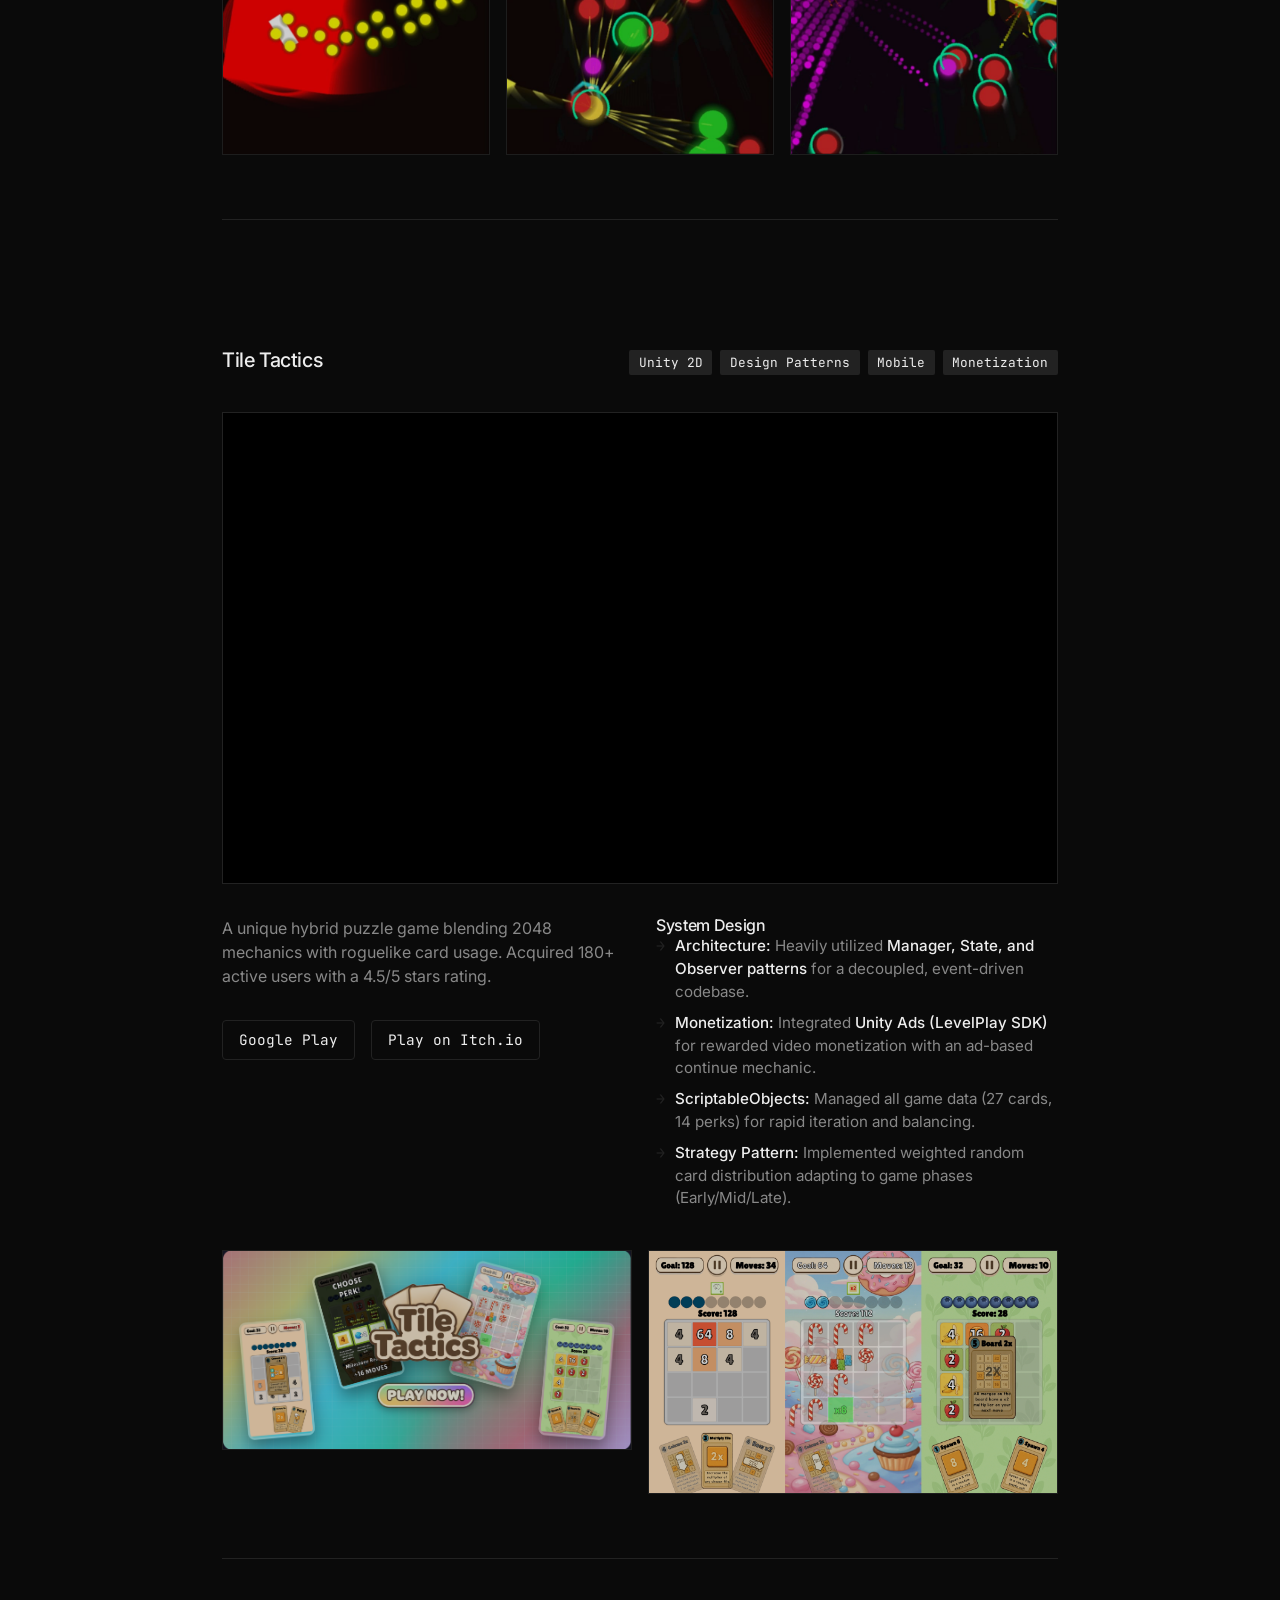
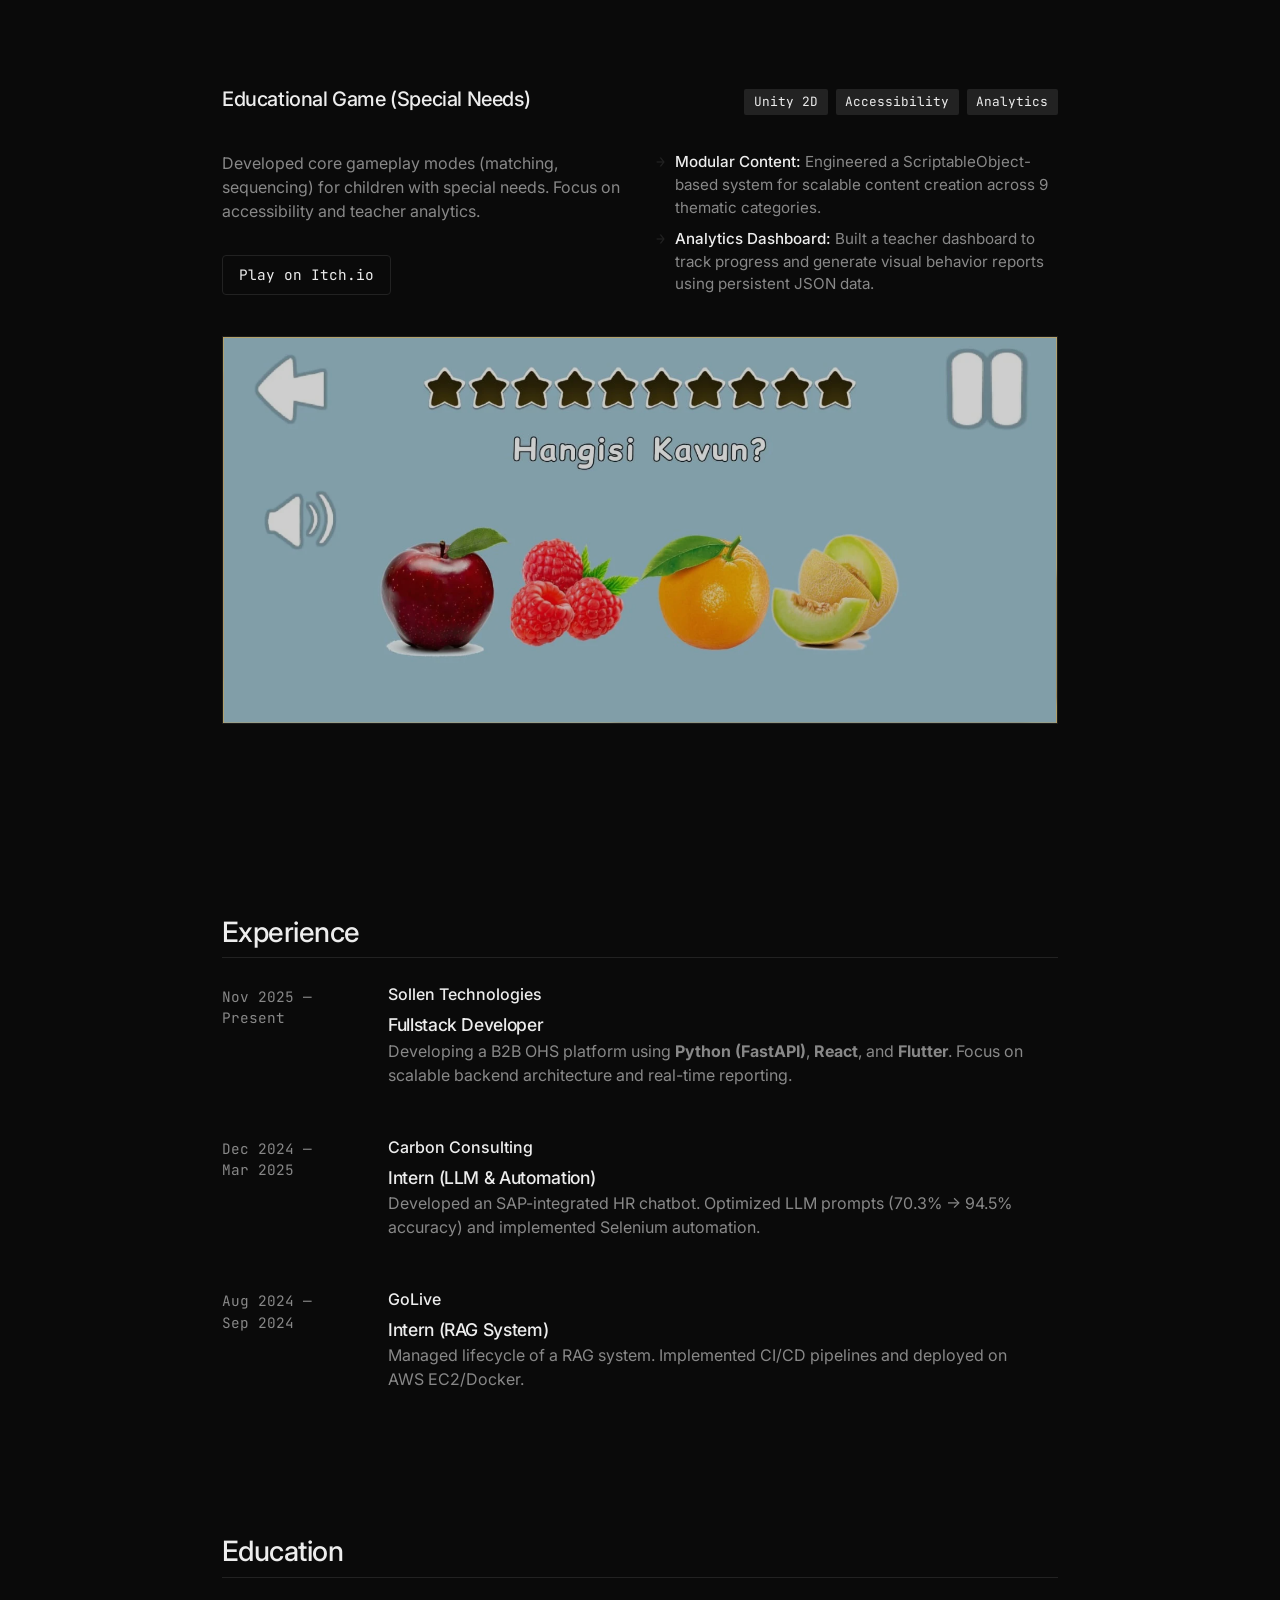
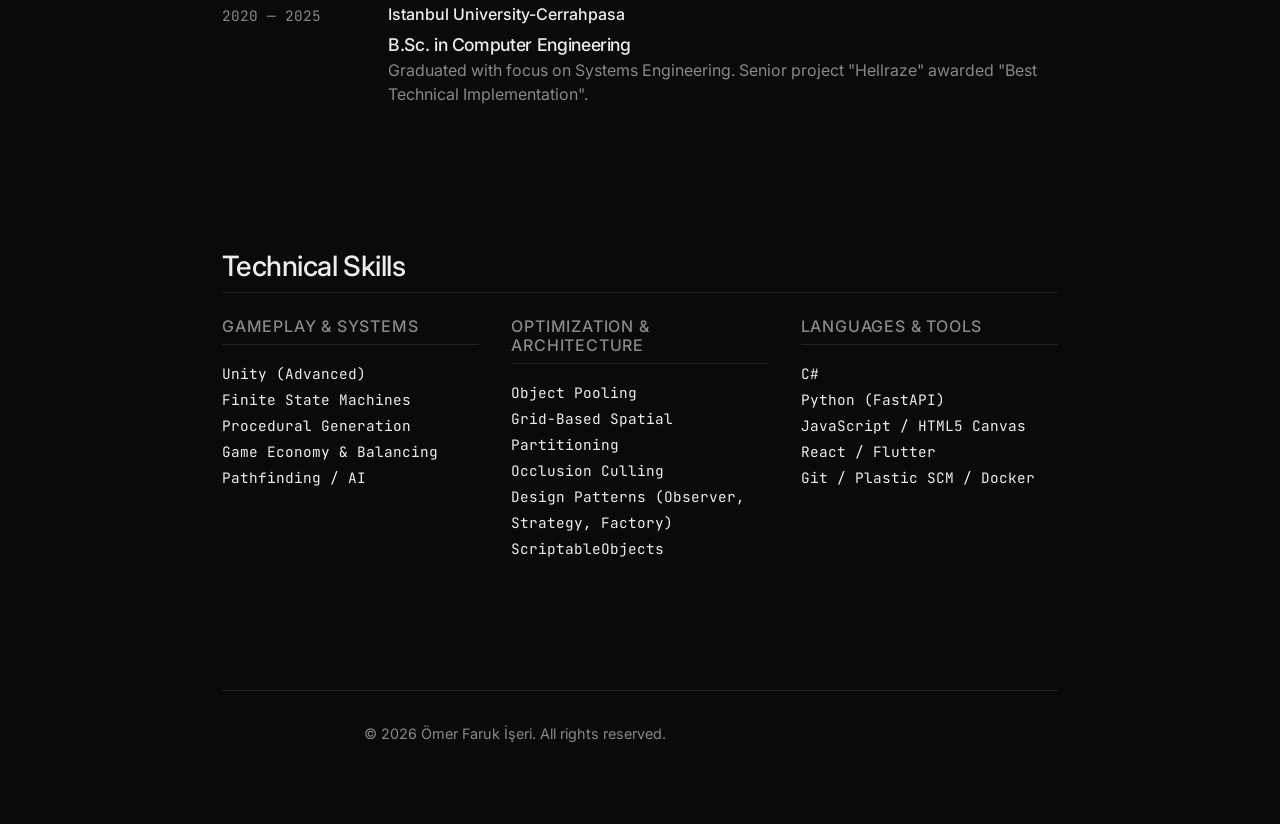
==== commit 58d9d0ab: "newportfolio" ====
--- a/index.html
+++ b/index.html
@@ -4,7 +4,7 @@
 <head>
     <meta charset="UTF-8">
     <meta name="viewport" content="width=device-width, initial-scale=1.0">
-    <title>Ömer Faruk İşeri | Systems Engineer</title>
+    <title>Ömer Faruk İşeri | Game Developer</title>
     <link rel="preconnect" href="https://fonts.googleapis.com">
     <link rel="preconnect" href="https://fonts.gstatic.com" crossorigin>
     <link
@@ -22,7 +22,7 @@
             <div>
                 <h1>Ömer Faruk İşeri</h1>
                 <p class="intro-text">
-                    Game Developer & Systems Engineer. Focus on <strong>scalable gameplay systems</strong>,
+                    Game Developer. I love making rougelikes with <strong>replayable gameplay systems</strong>,
                     <strong>performance optimization</strong>, and <strong>procedural generation</strong>.
                 </p>
                 <div style="margin-top: 1rem; color: var(--text-secondary);">
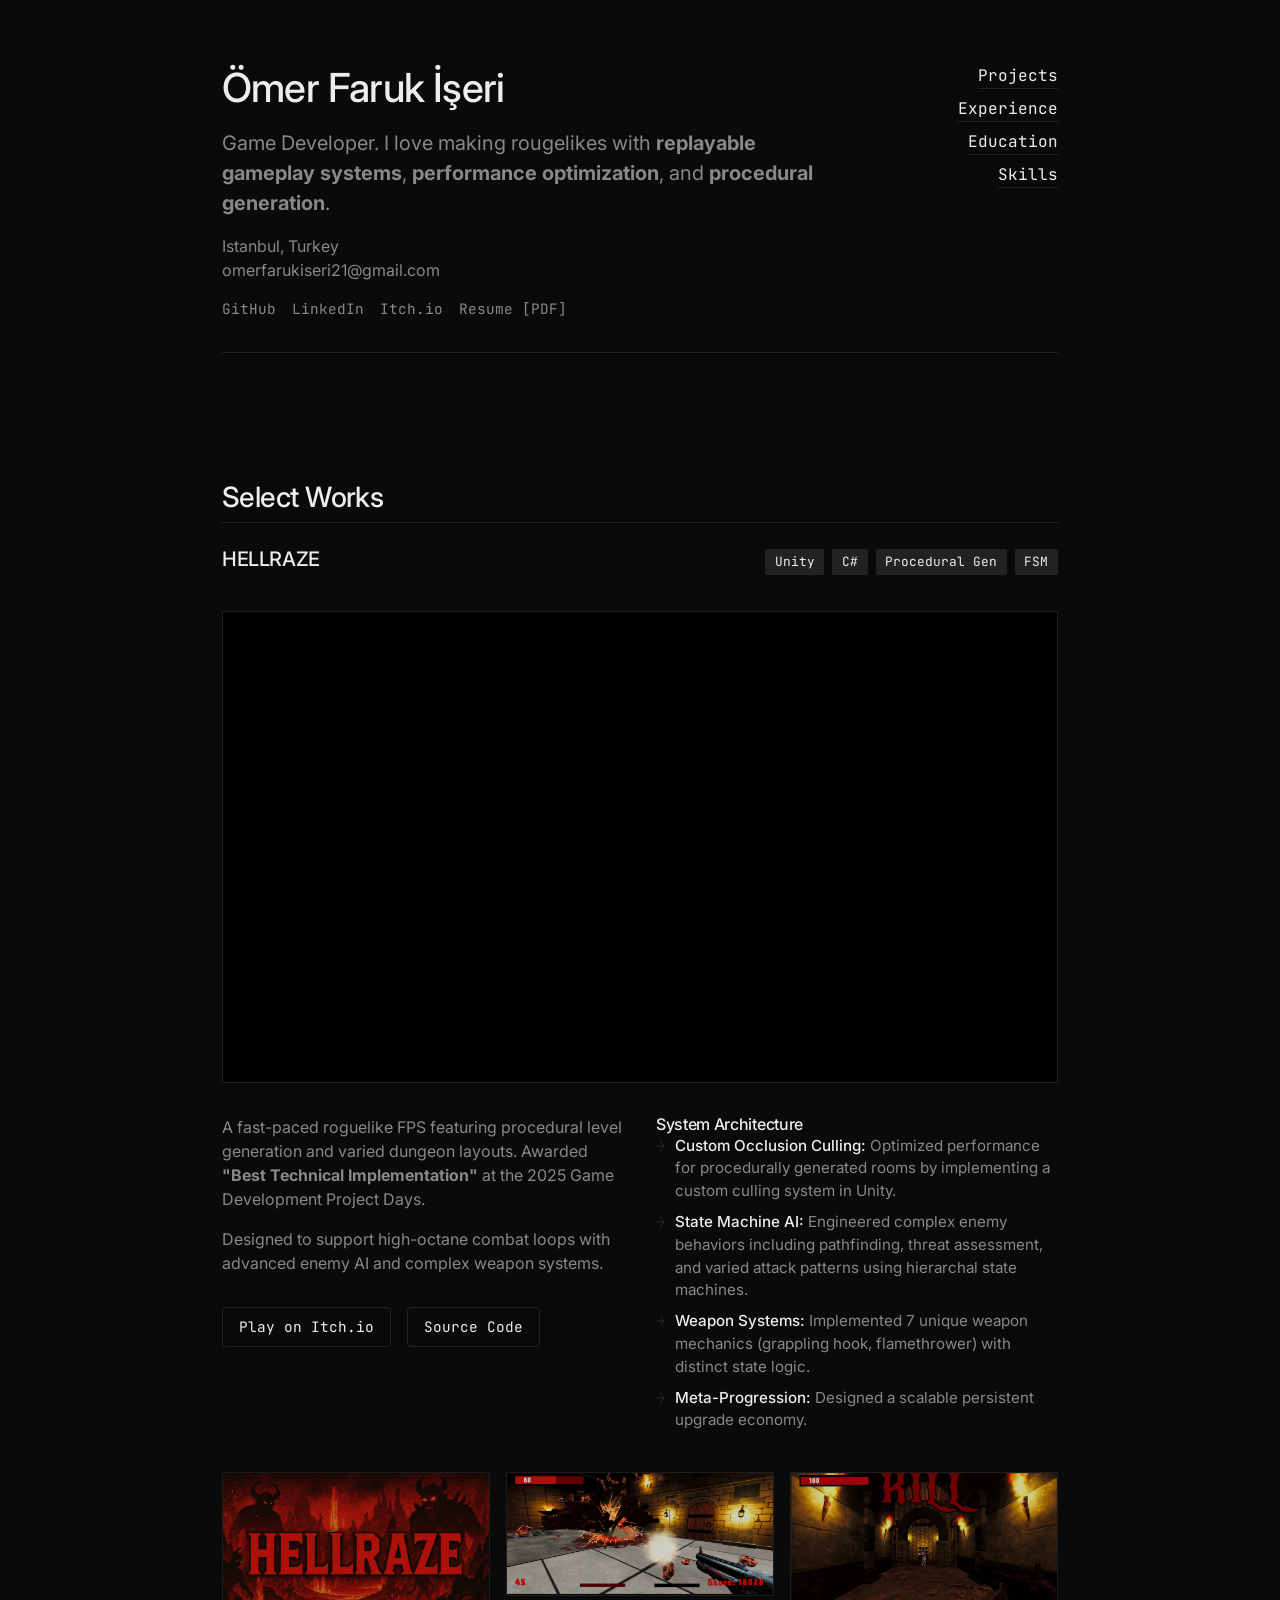
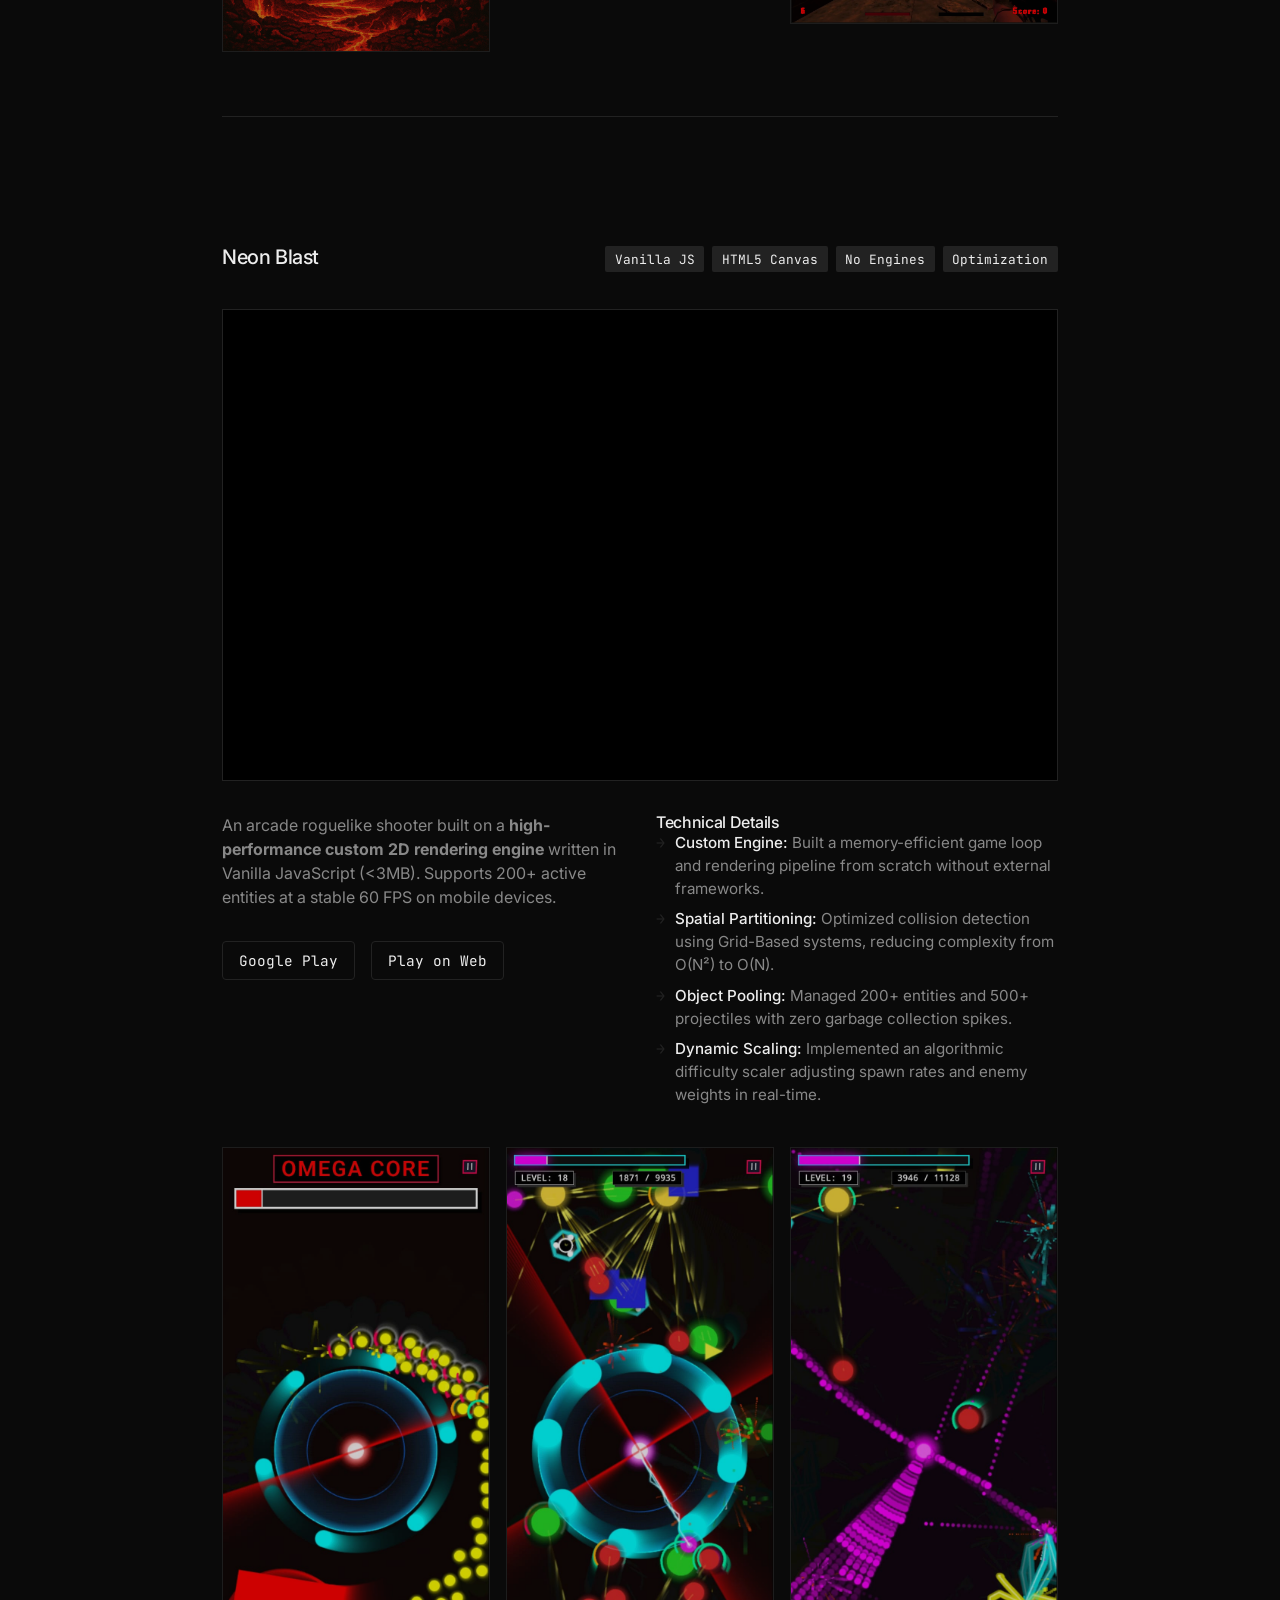
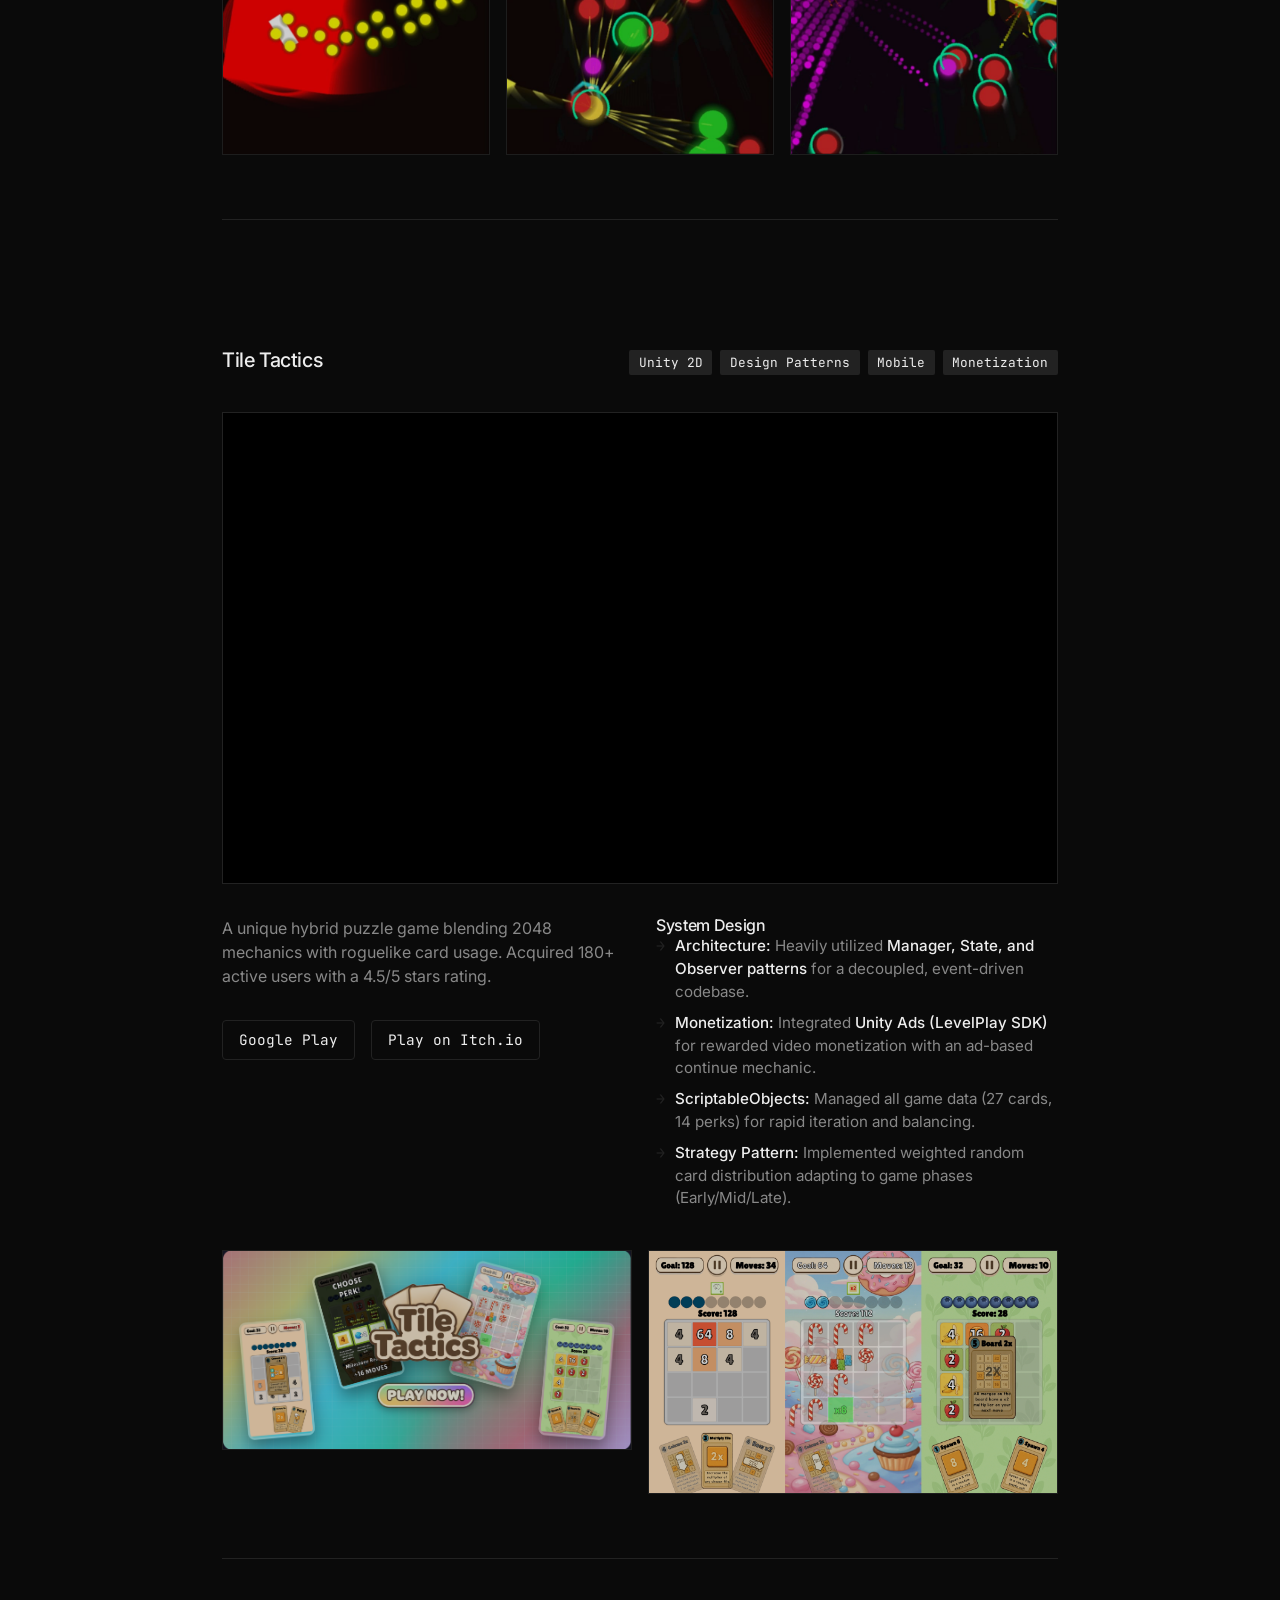
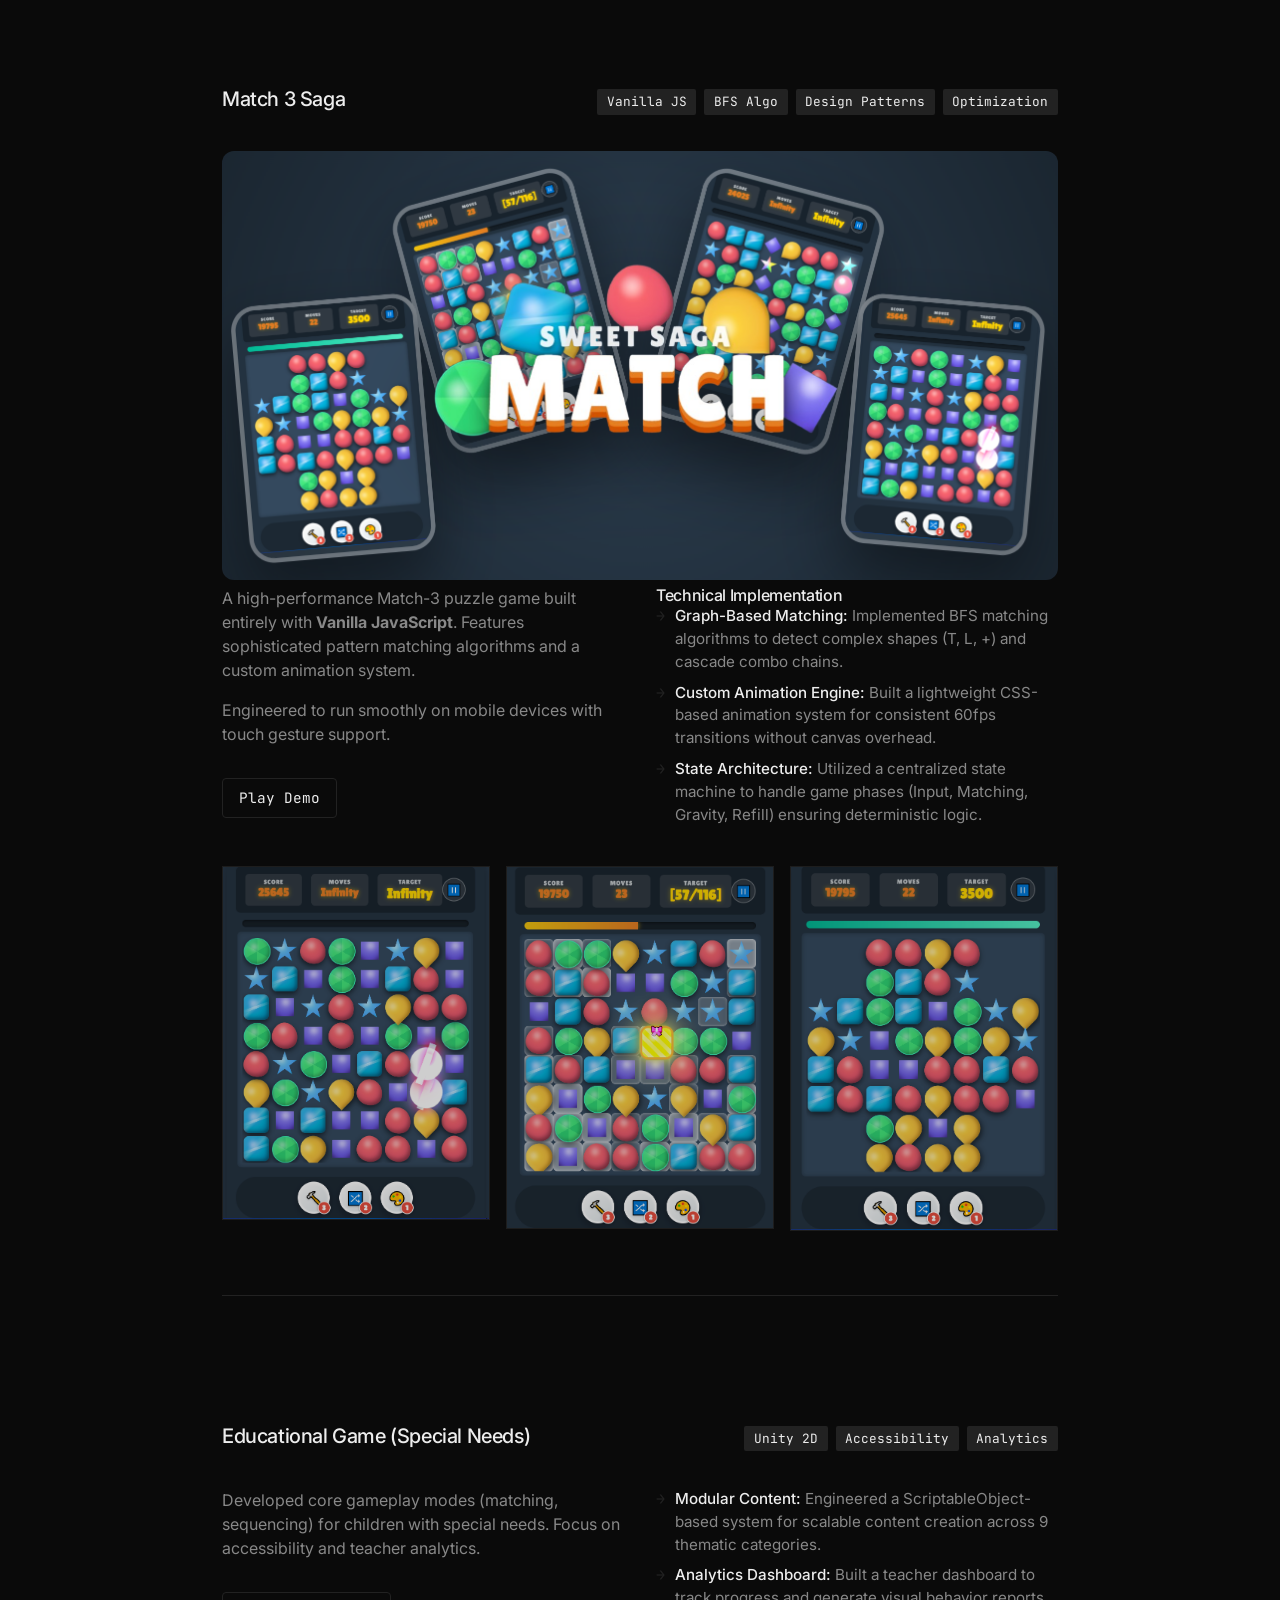
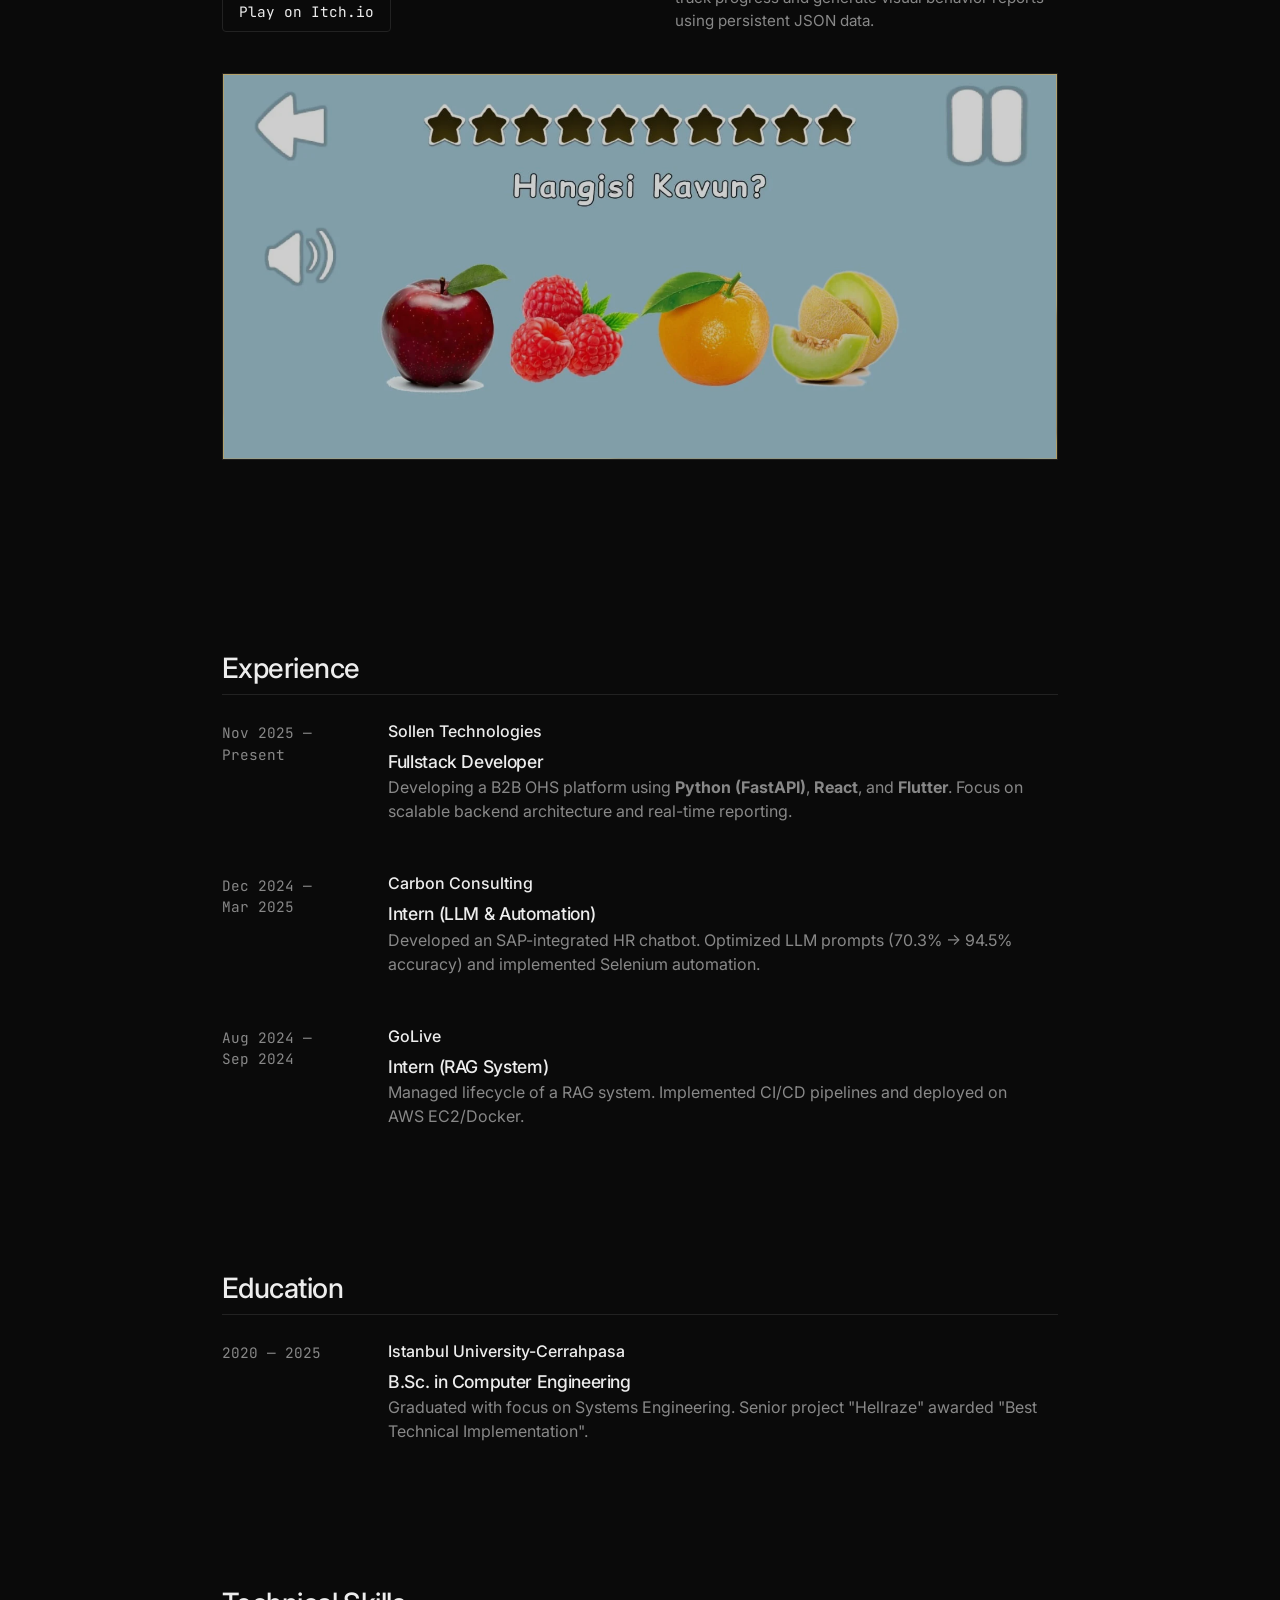
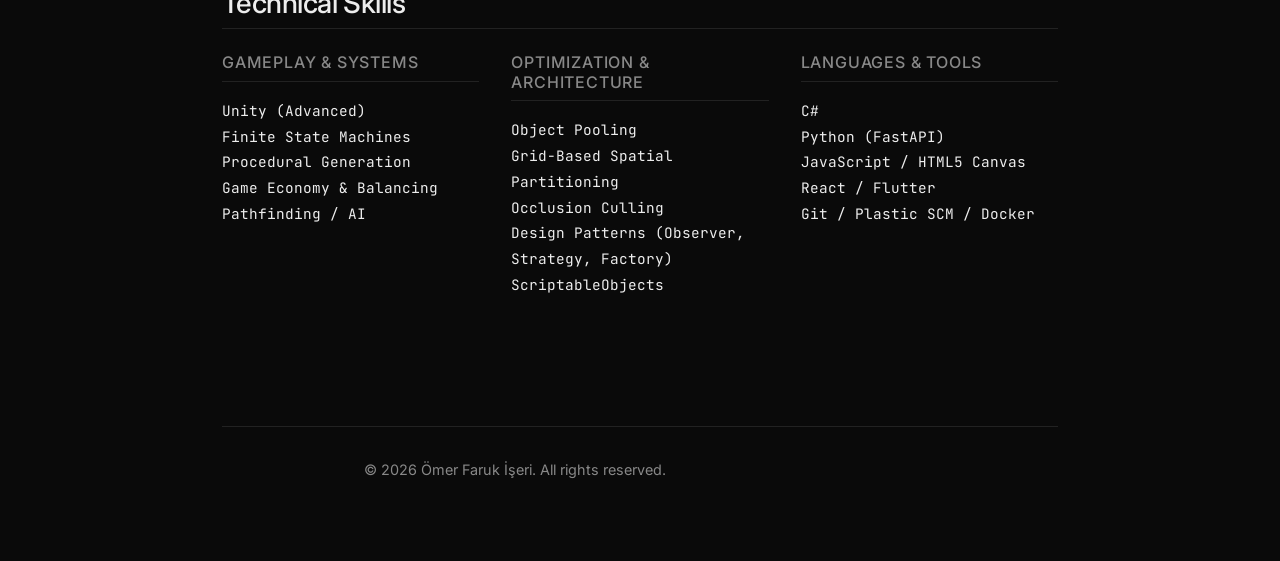
==== commit 9357aa17: "new game match3" ====
--- a/index.html
+++ b/index.html
@@ -51,6 +51,7 @@
             <h2>Select Works</h2>
 
 
+
             <!-- Hellraze Case Study -->
             <article class="project">
                 <div class="project-header">
@@ -205,6 +206,54 @@
                 </div>
             </article>
 
+            <!-- Match 3 Case Study -->
+            <article class="project">
+                <div class="project-header">
+                    <h3>Match 3 Saga</h3>
+                    <div class="tech-stack">
+                        <span class="tech-tag">Vanilla JS</span>
+                        <span class="tech-tag">BFS Algo</span>
+                        <span class="tech-tag">Design Patterns</span>
+                        <span class="tech-tag">Optimization</span>
+                    </div>
+                </div>
+
+                <div>
+                    <img src="feature_graphic_match3.png" alt="Match 3 Feature Graphic"
+                        style="width: 100%; height: 100%; object-fit: cover; border-radius: 12px;">
+                </div>
+
+                <div class="project-content">
+                    <div class="project-description">
+                        <p>A high-performance Match-3 puzzle game built entirely with <strong>Vanilla
+                                JavaScript</strong>. Features sophisticated pattern matching algorithms and a custom
+                            animation system.</p>
+                        <p>Engineered to run smoothly on mobile devices with touch gesture support.</p>
+
+                        <div class="project-links">
+                            <a href="https://pandlebury.itch.io/match-casual" class="btn-link">Play Demo</a>
+                            <!-- <a href="#" class="btn-link">Source Code</a> -->
+                        </div>
+                    </div>
+                    <div class="project-details">
+                        <h4>Technical Implementation</h4>
+                        <ul>
+                            <li><strong>Graph-Based Matching:</strong> Implemented BFS matching algorithms to detect
+                                complex shapes (T, L, +) and cascade combo chains.</li>
+                            <li><strong>Custom Animation Engine:</strong> Built a lightweight CSS-based animation system
+                                for consistent 60fps transitions without canvas overhead.</li>
+                            <li><strong>State Architecture:</strong> Utilized a centralized state machine to handle game
+                                phases (Input, Matching, Gravity, Refill) ensuring deterministic logic.</li>
+                        </ul>
+                    </div>
+                </div>
+                <div class="screenshot-grid">
+                    <img src="match3.png" alt="Match 3 Gameplay">
+                    <img src="match3_1.png" alt="Match 3 Levels">
+                    <img src="match3_2.png" alt="Match 3 Powerups">
+                </div>
+            </article>
+
             <!-- Educational Game -->
             <article class="project">
                 <div class="project-header">
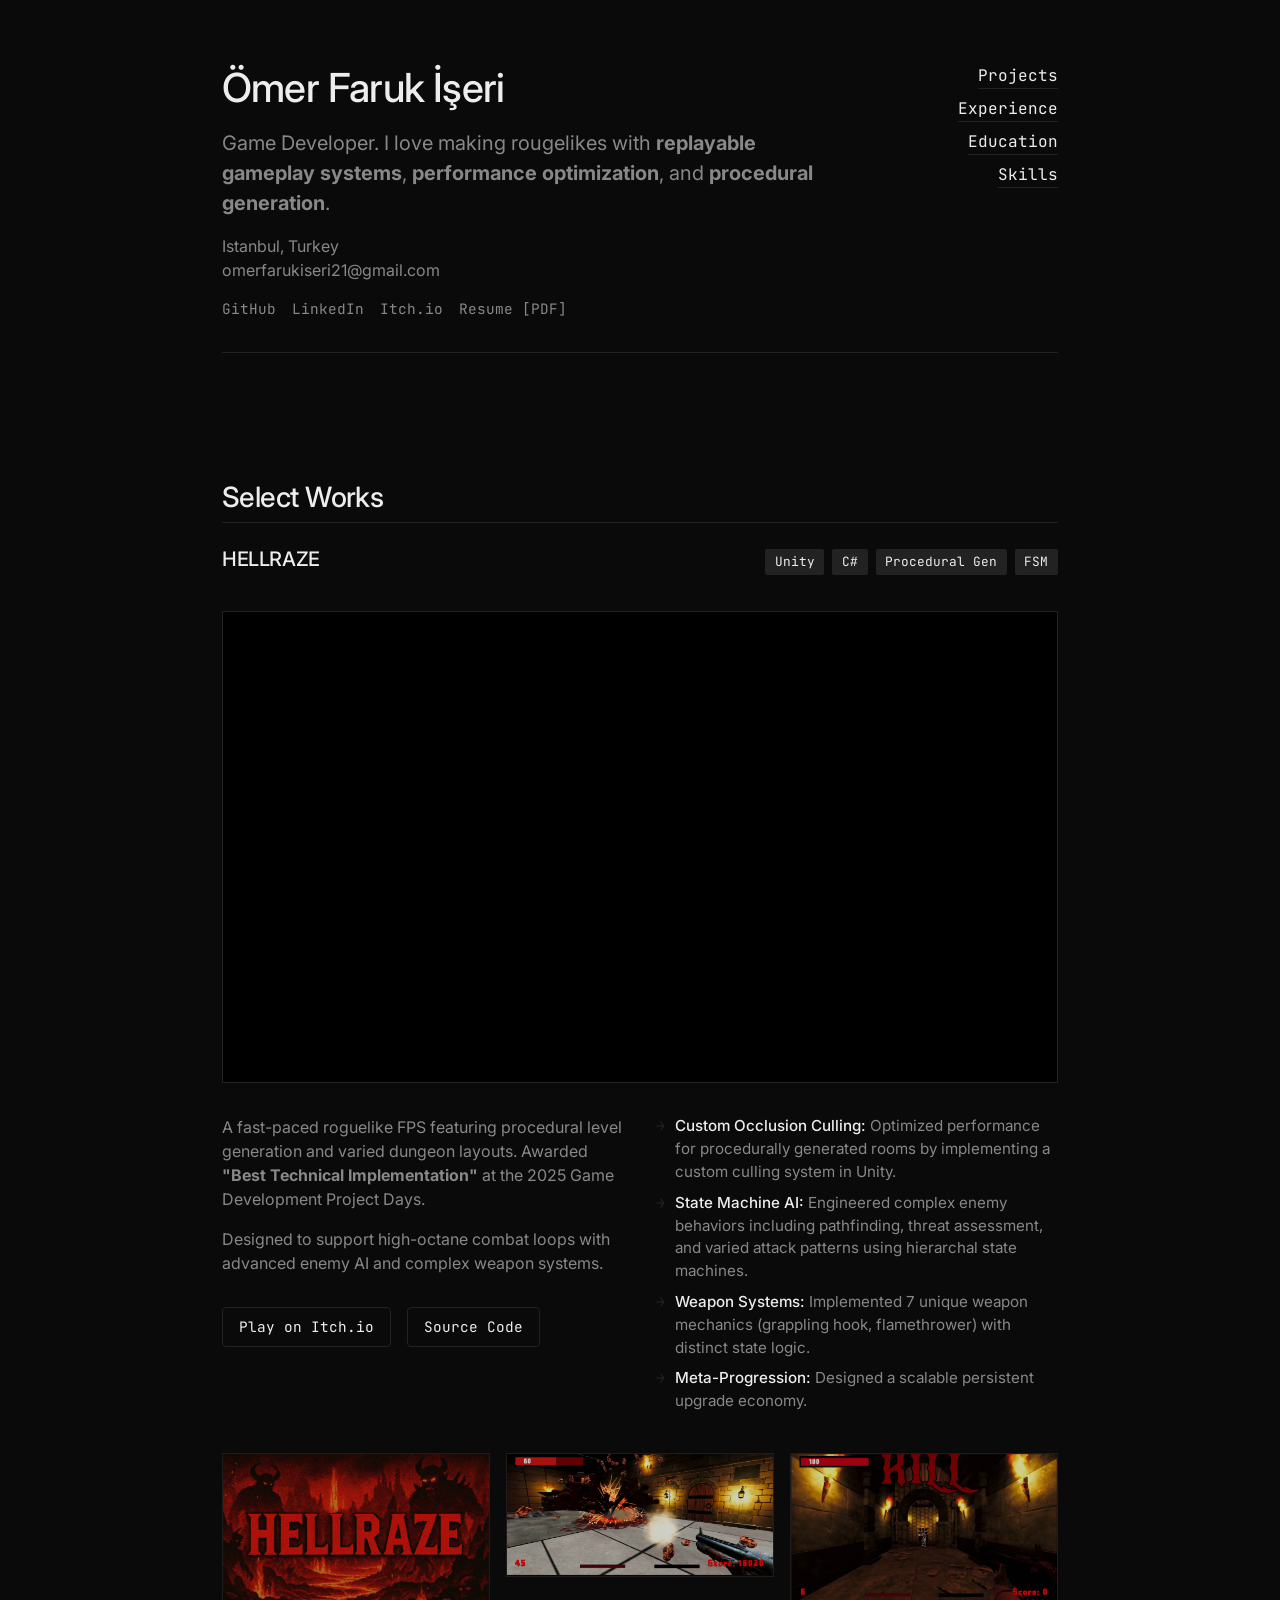
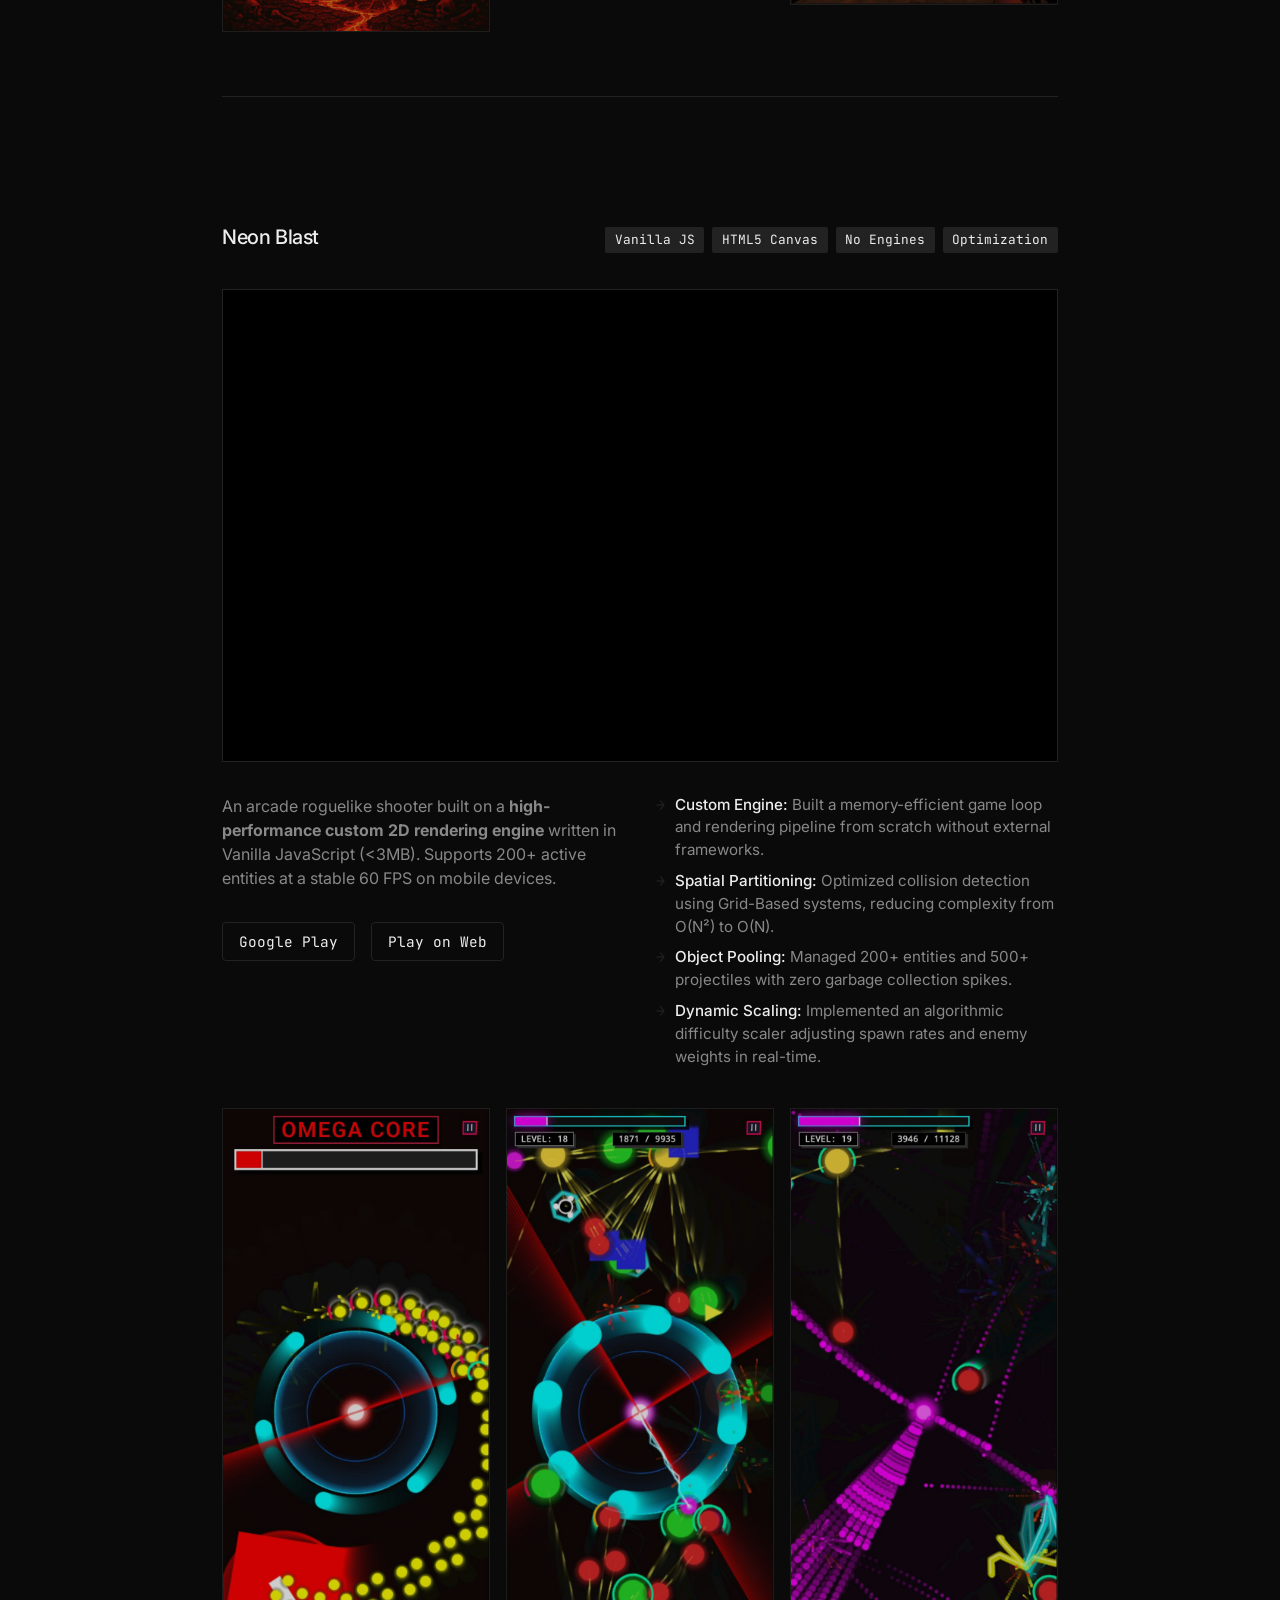
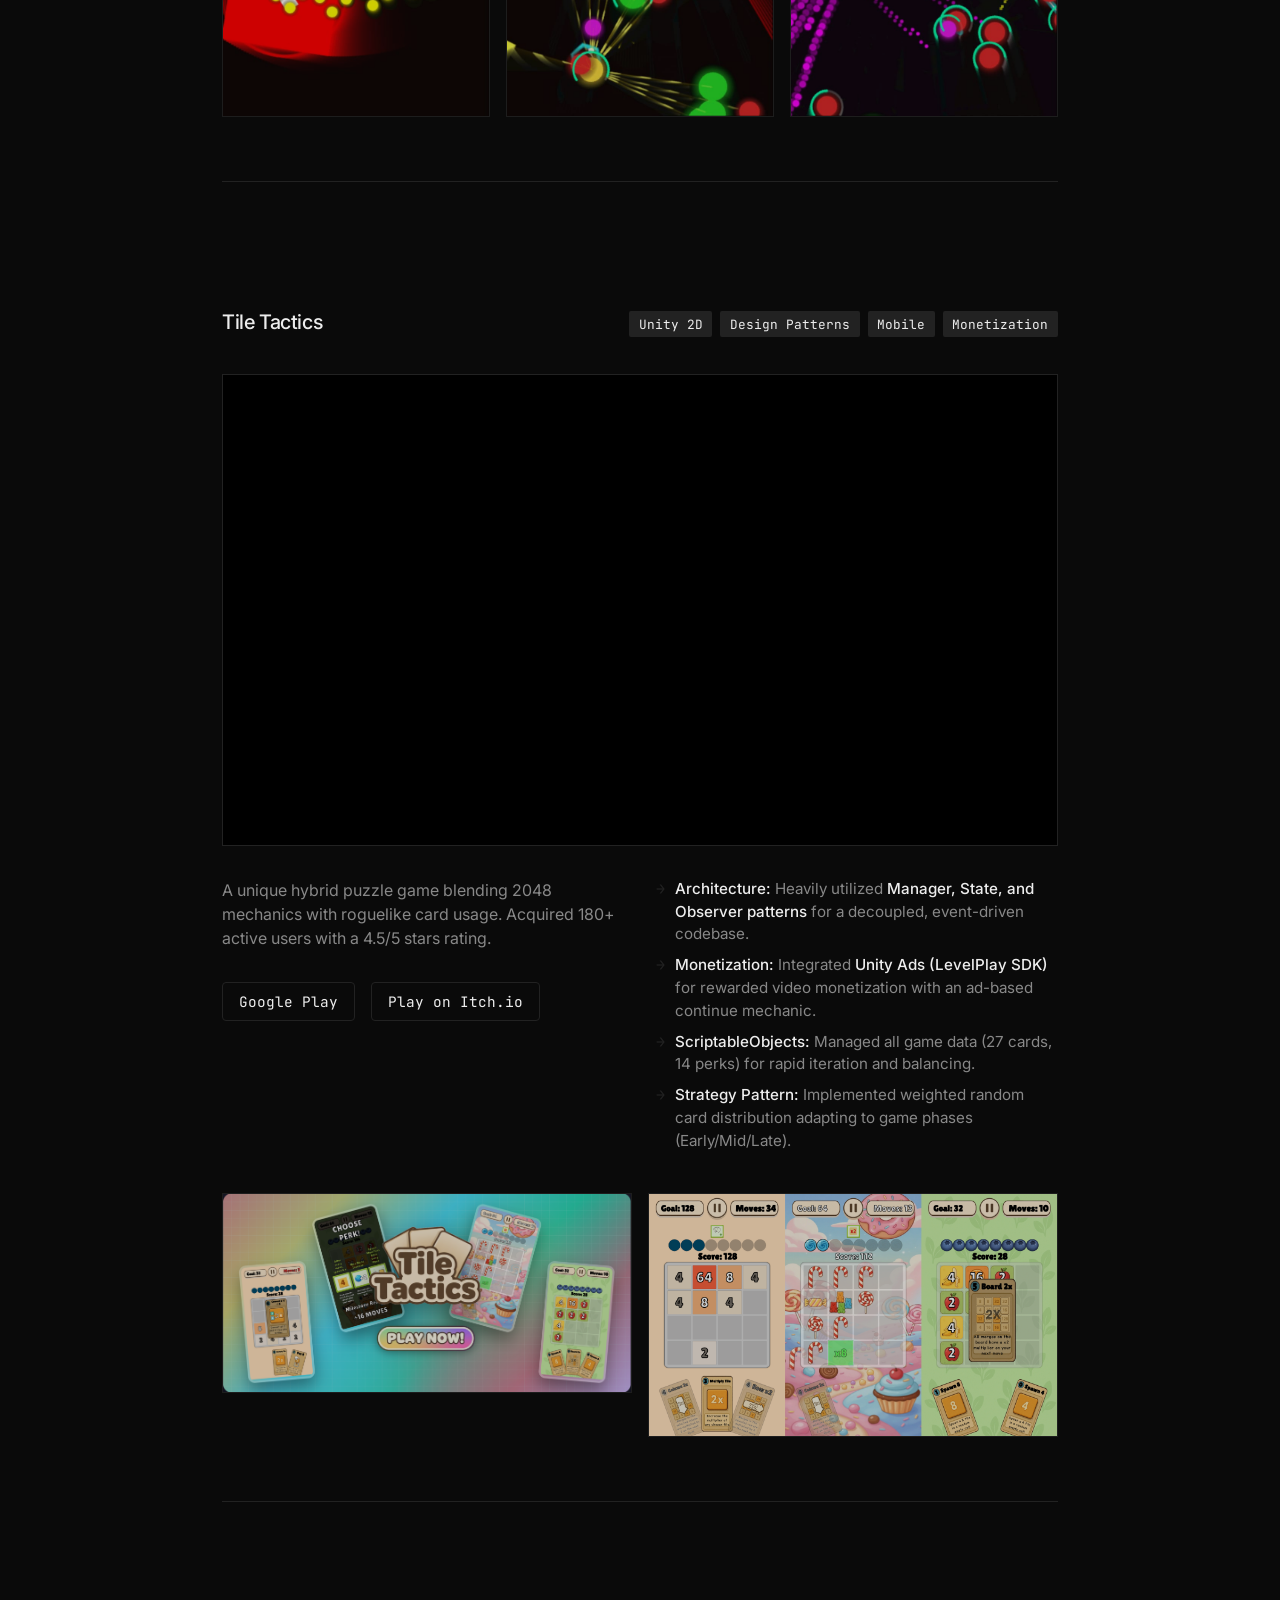
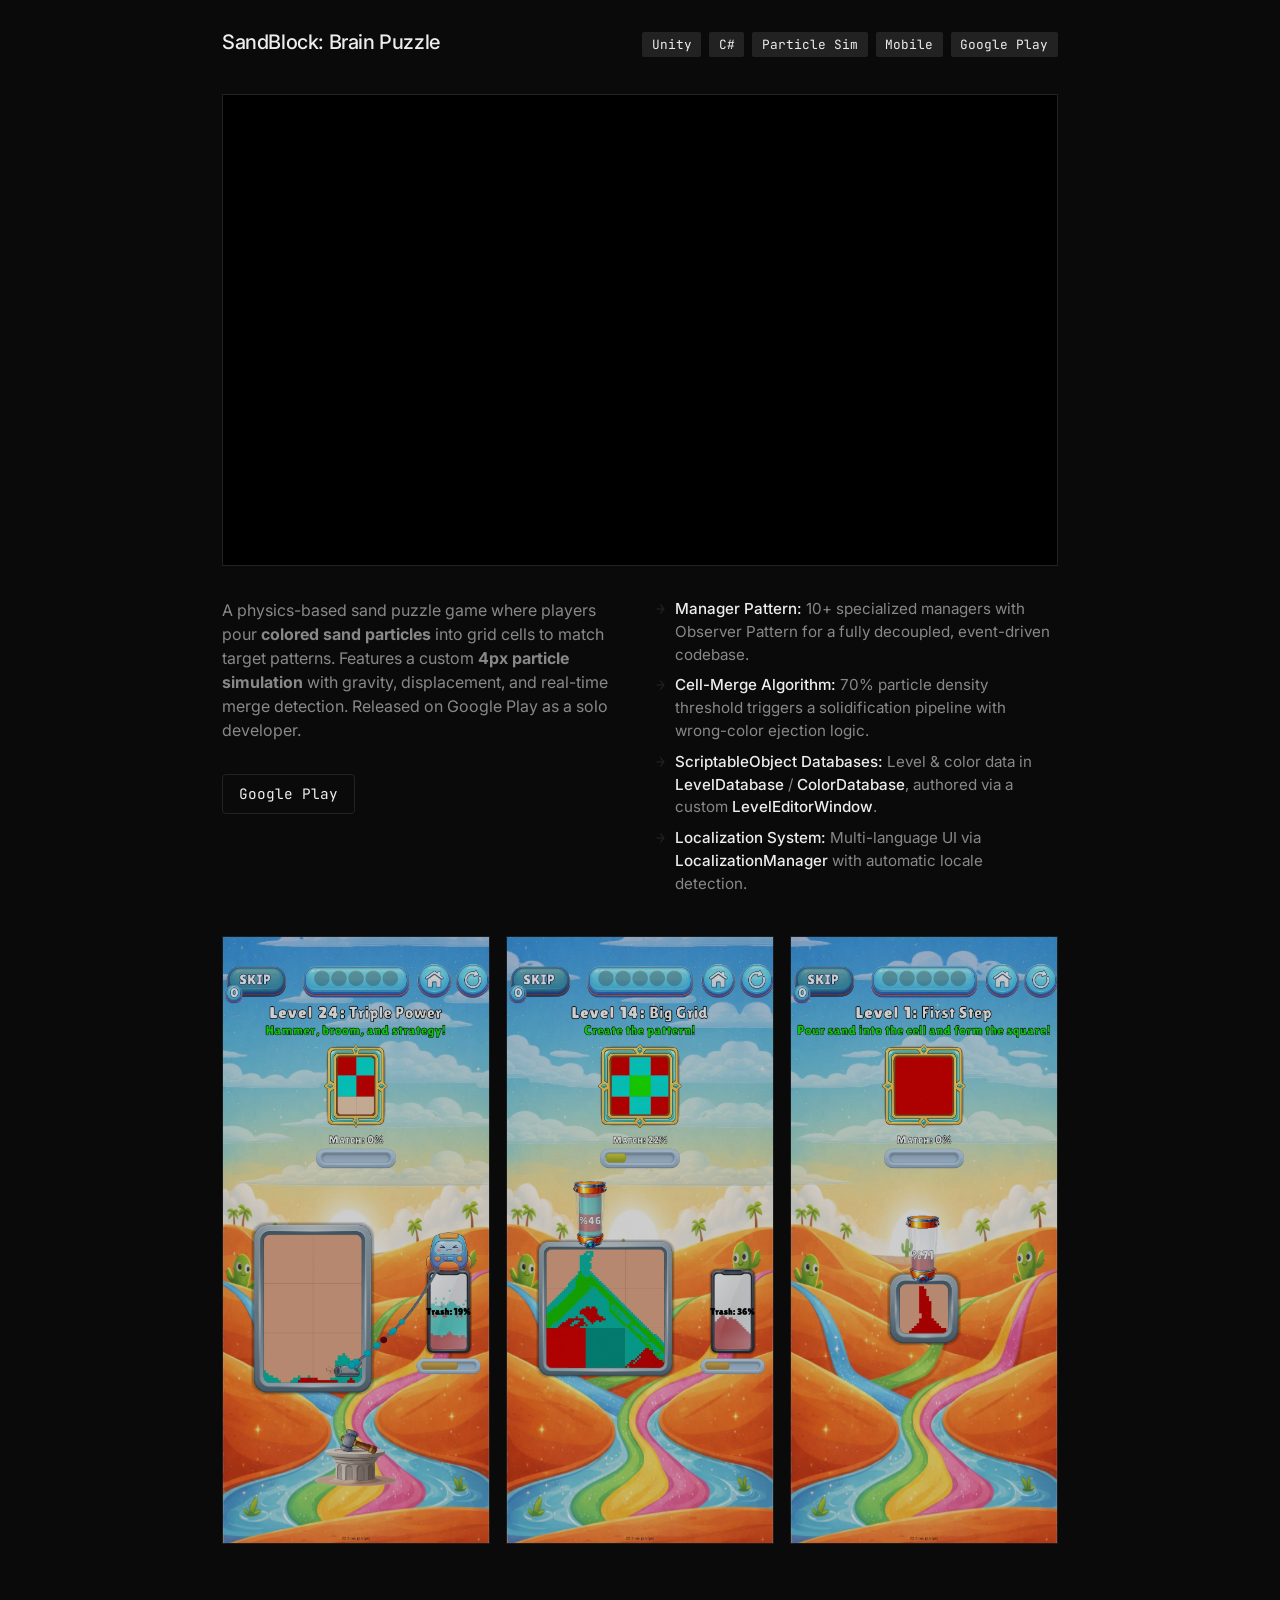
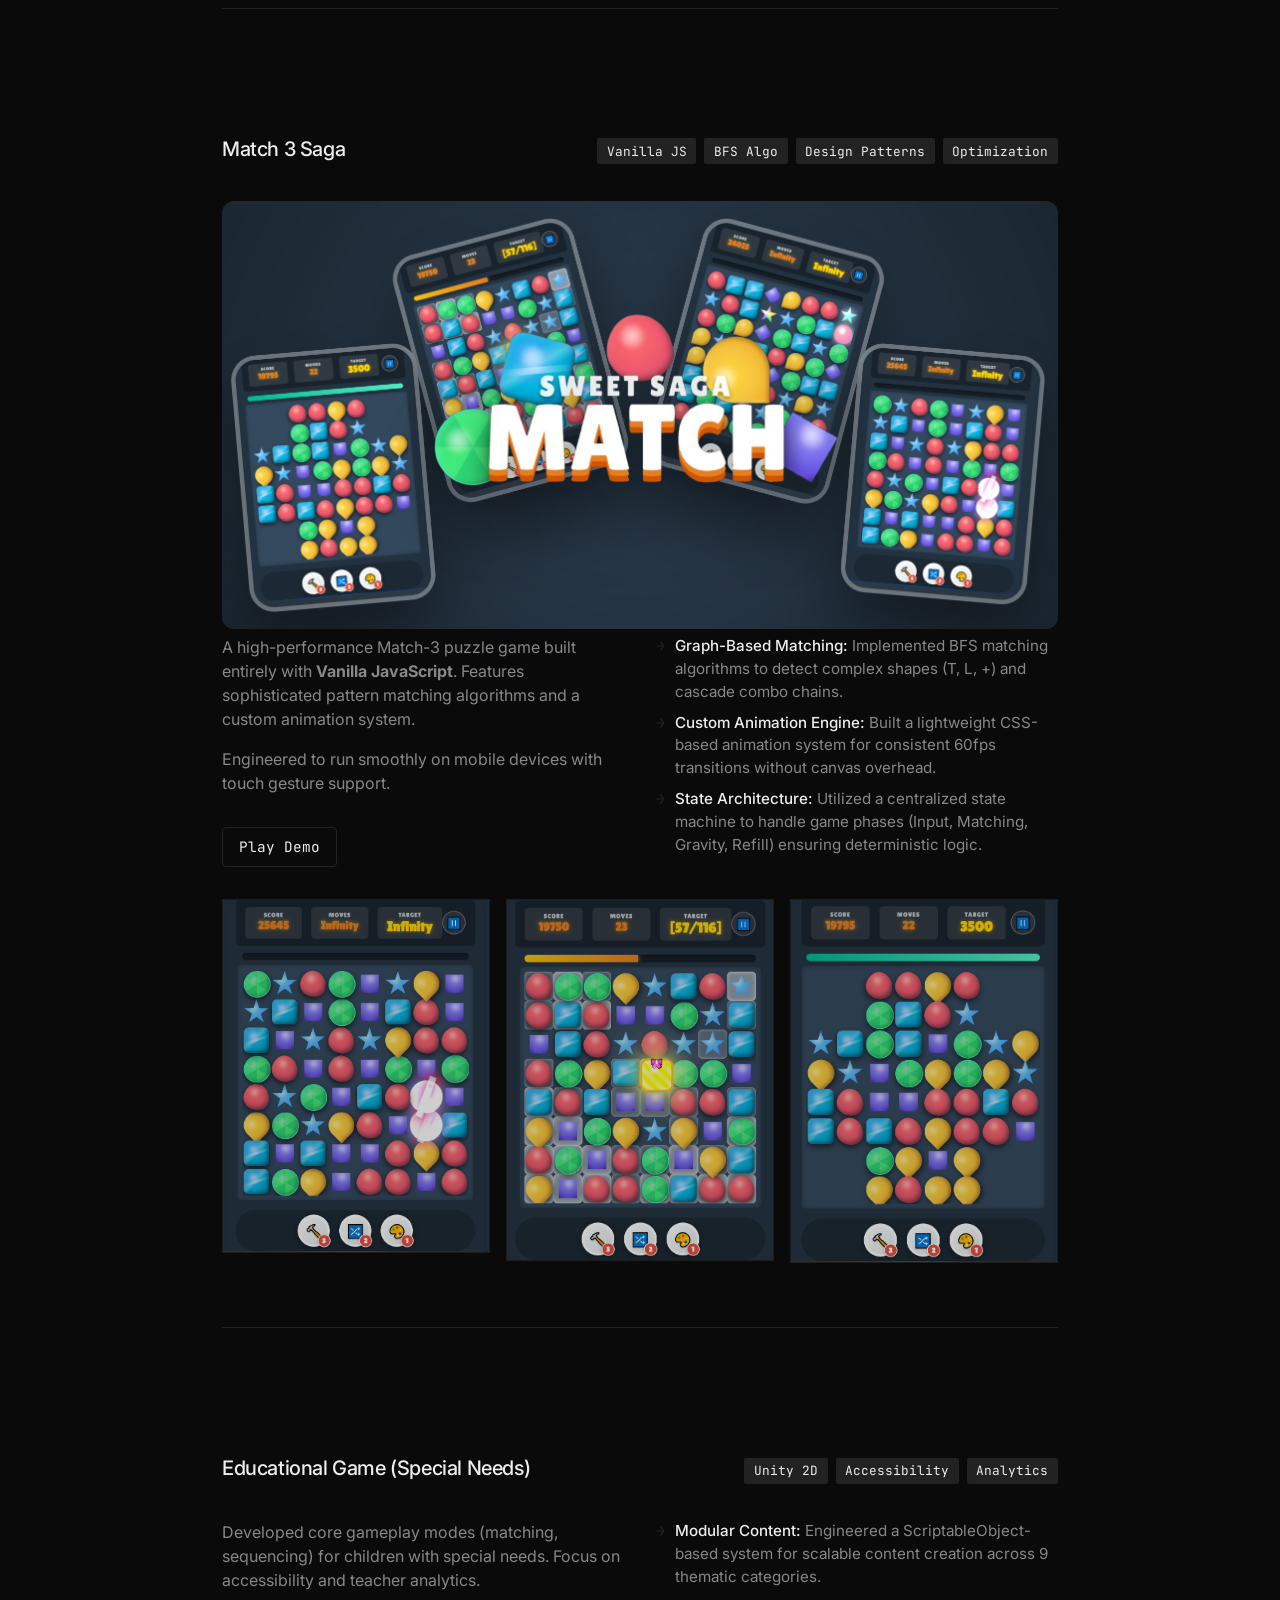
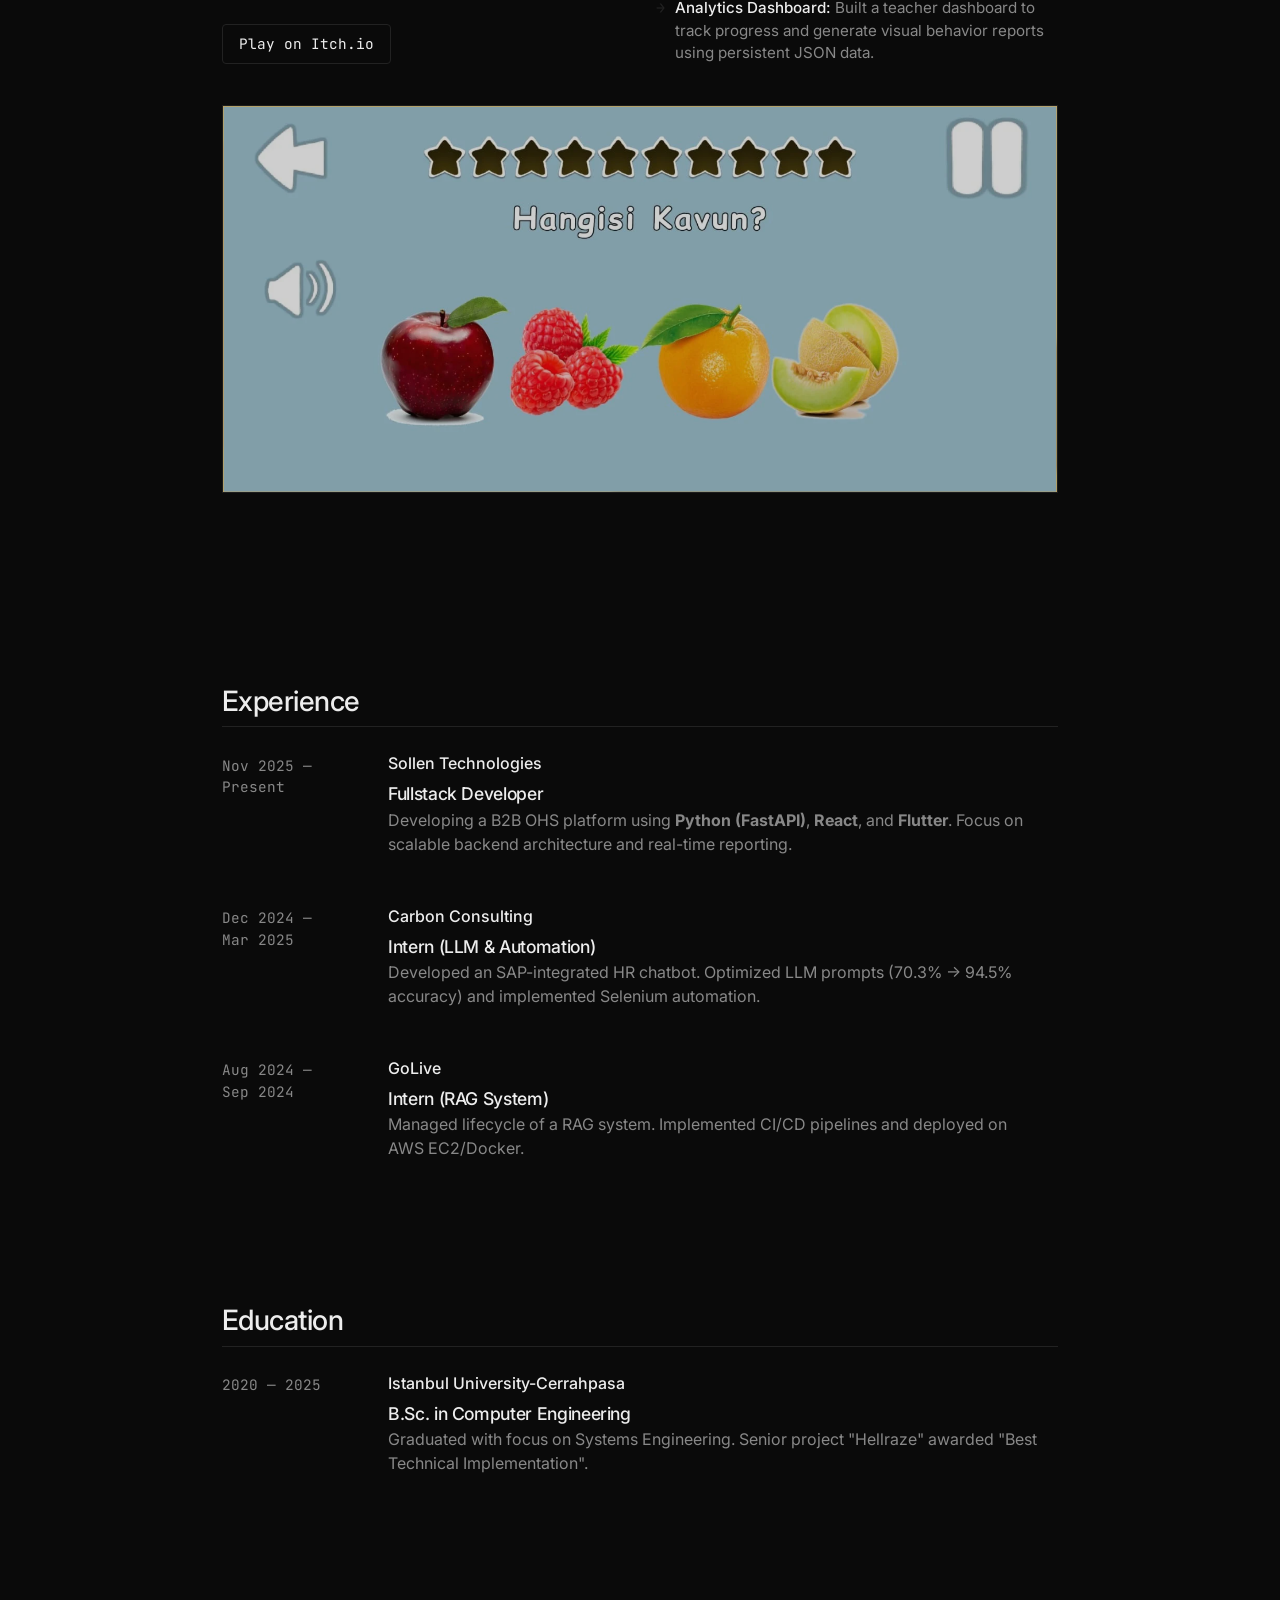
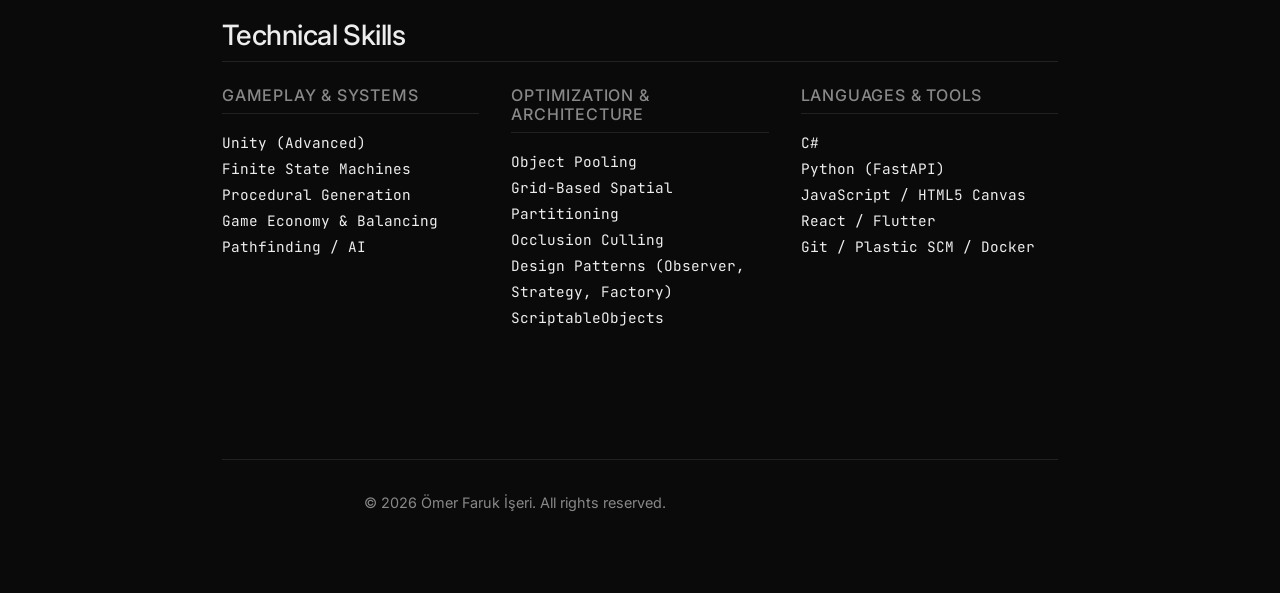
==== commit eff9442f: "added sandblock" ====
--- a/index.html
+++ b/index.html
@@ -85,7 +85,6 @@
                         </div>
                     </div>
                     <div class="project-details">
-                        <h4>System Architecture</h4>
                         <ul>
                             <li><strong>Custom Occlusion Culling:</strong> Optimized performance for procedurally
                                 generated rooms by implementing a custom culling system in Unity.</li>
@@ -135,7 +134,6 @@
                                 </div>
                     </div>
                     <div class="project-details">
-                        <h4>Technical Details</h4>
                         <ul>
                             <li><strong>Custom Engine:</strong> Built a memory-efficient game loop and rendering
                                 pipeline from scratch without external frameworks.</li>
@@ -187,7 +185,6 @@
                         </div>
                     </div>
                     <div class="project-details">
-                        <h4>System Design</h4>
                         <ul>
                             <li><strong>Architecture:</strong> Heavily utilized <strong>Manager, State, and Observer
                                     patterns</strong> for a decoupled, event-driven codebase.</li>
@@ -206,6 +203,58 @@
                 </div>
             </article>
 
+            <!-- SandBlock Case Study -->
+            <article class="project">
+                <div class="project-header">
+                    <h3>SandBlock: Brain Puzzle</h3>
+                    <div class="tech-stack">
+                        <span class="tech-tag">Unity</span>
+                        <span class="tech-tag">C#</span>
+                        <span class="tech-tag">Particle Sim</span>
+                        <span class="tech-tag">Mobile</span>
+                        <span class="tech-tag">Google Play</span>
+                    </div>
+                </div>
+
+                <div class="video-container">
+                    <iframe src="https://www.youtube.com/embed/nMV3Z8AYuWU" frameborder="0"
+                        allow="accelerometer; autoplay; encrypted-media; gyroscope; picture-in-picture"
+                        allowfullscreen></iframe>
+                </div>
+
+                <div class="project-content">
+                    <div class="project-description">
+                        <p>A physics-based sand puzzle game where players pour <strong>colored sand particles</strong>
+                            into grid cells to match target patterns. Features a custom <strong>4px particle
+                                simulation</strong> with gravity, displacement, and real-time merge detection. Released
+                            on Google Play as a solo developer.</p>
+
+                        <div class="project-links">
+                            <a href="https://play.google.com/store/apps/details?id=com.pandlebury.sandblock"
+                                target="_blank" class="btn-link">Google Play</a>
+                        </div>
+                    </div>
+                    <div class="project-details">
+                        <ul>
+                            <li><strong>Manager Pattern:</strong> 10+ specialized managers with Observer Pattern for a
+                                fully decoupled, event-driven codebase.</li>
+                            <li><strong>Cell-Merge Algorithm:</strong> 70% particle density threshold triggers a
+                                solidification pipeline with wrong-color ejection logic.</li>
+                            <li><strong>ScriptableObject Databases:</strong> Level &amp; color data in
+                                <strong>LevelDatabase</strong> / <strong>ColorDatabase</strong>, authored via a custom
+                                <strong>LevelEditorWindow</strong>.</li>
+                            <li><strong>Localization System:</strong> Multi-language UI via
+                                <strong>LocalizationManager</strong> with automatic locale detection.</li>
+                        </ul>
+                    </div>
+                </div>
+                <div class="screenshot-grid">
+                    <img src="sandblock (1).jpeg" alt="SandBlock Gameplay 1">
+                    <img src="sandblock (2).jpeg" alt="SandBlock Gameplay 2">
+                    <img src="sandblock (3).jpeg" alt="SandBlock Gameplay 3">
+                </div>
+            </article>
+
             <!-- Match 3 Case Study -->
             <article class="project">
                 <div class="project-header">
@@ -236,7 +285,6 @@
                         </div>
                     </div>
                     <div class="project-details">
-                        <h4>Technical Implementation</h4>
                         <ul>
                             <li><strong>Graph-Based Matching:</strong> Implemented BFS matching algorithms to detect
                                 complex shapes (T, L, +) and cascade combo chains.</li>
